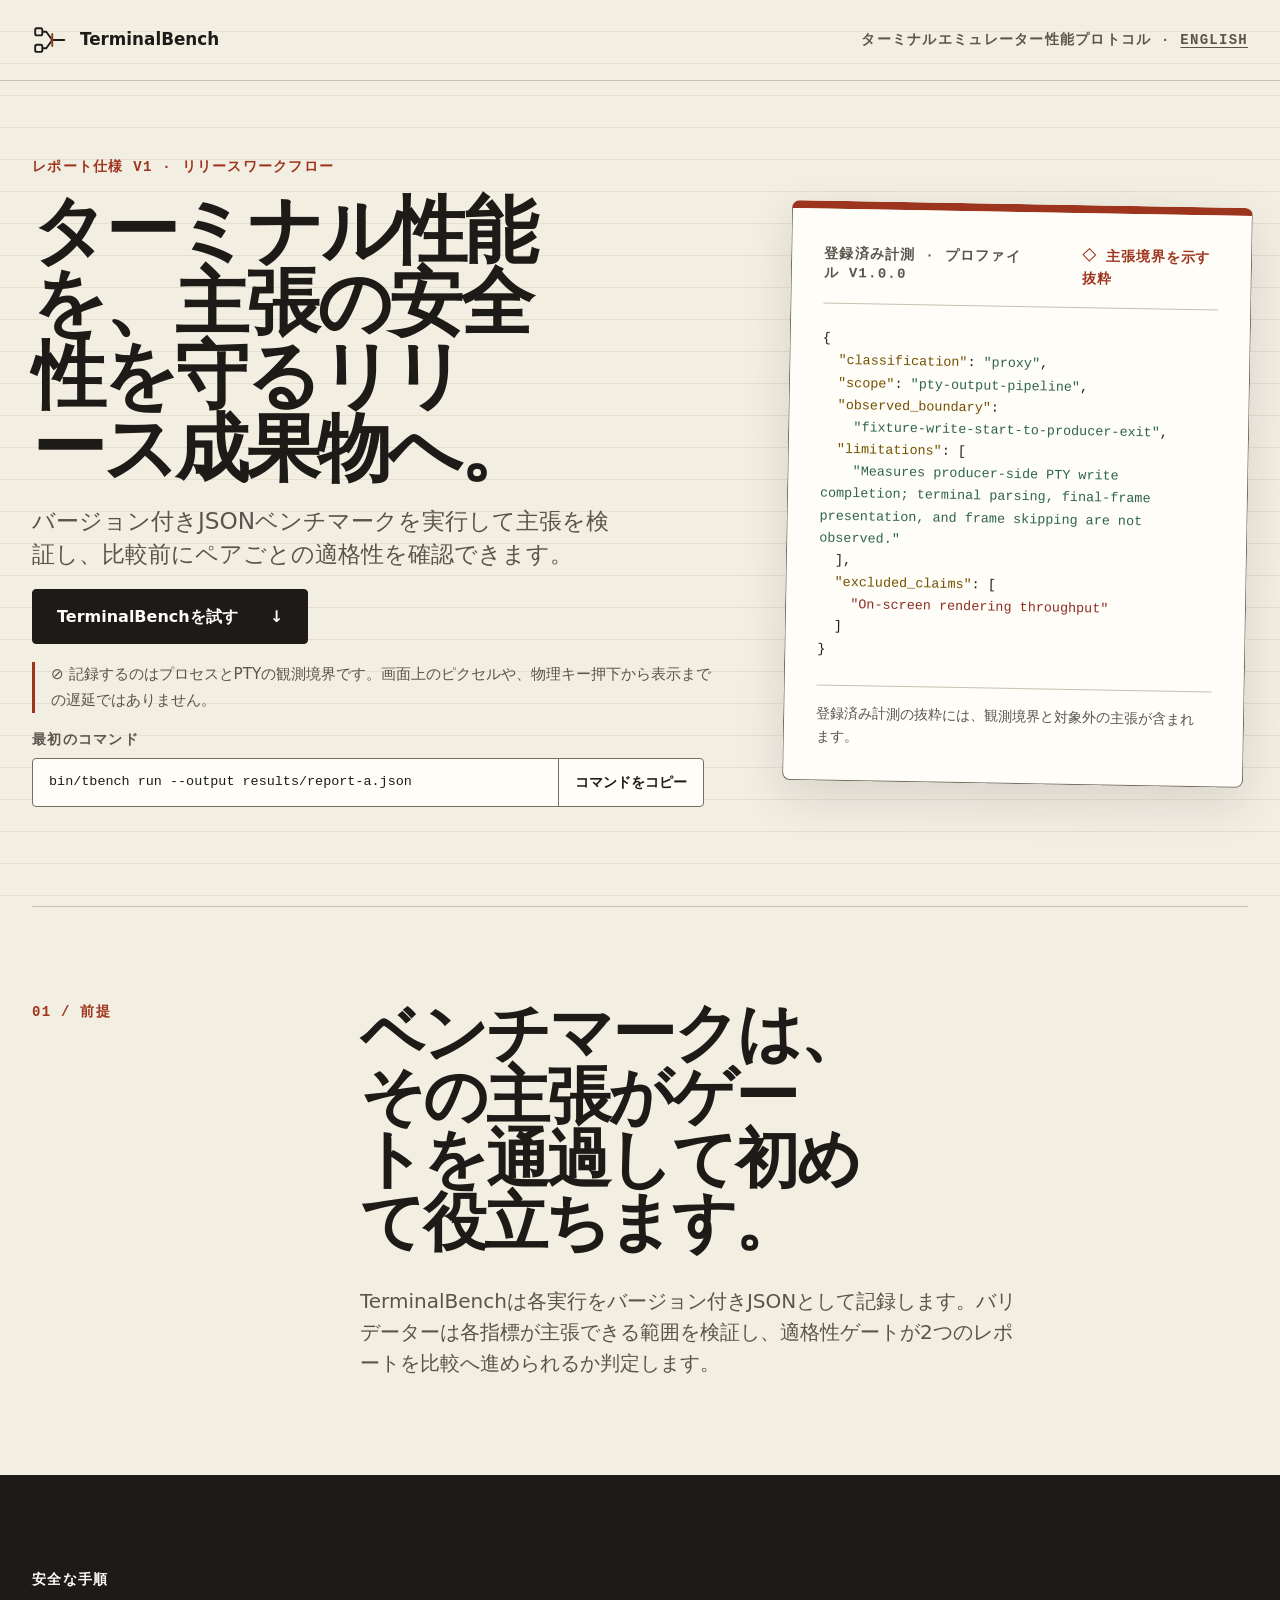
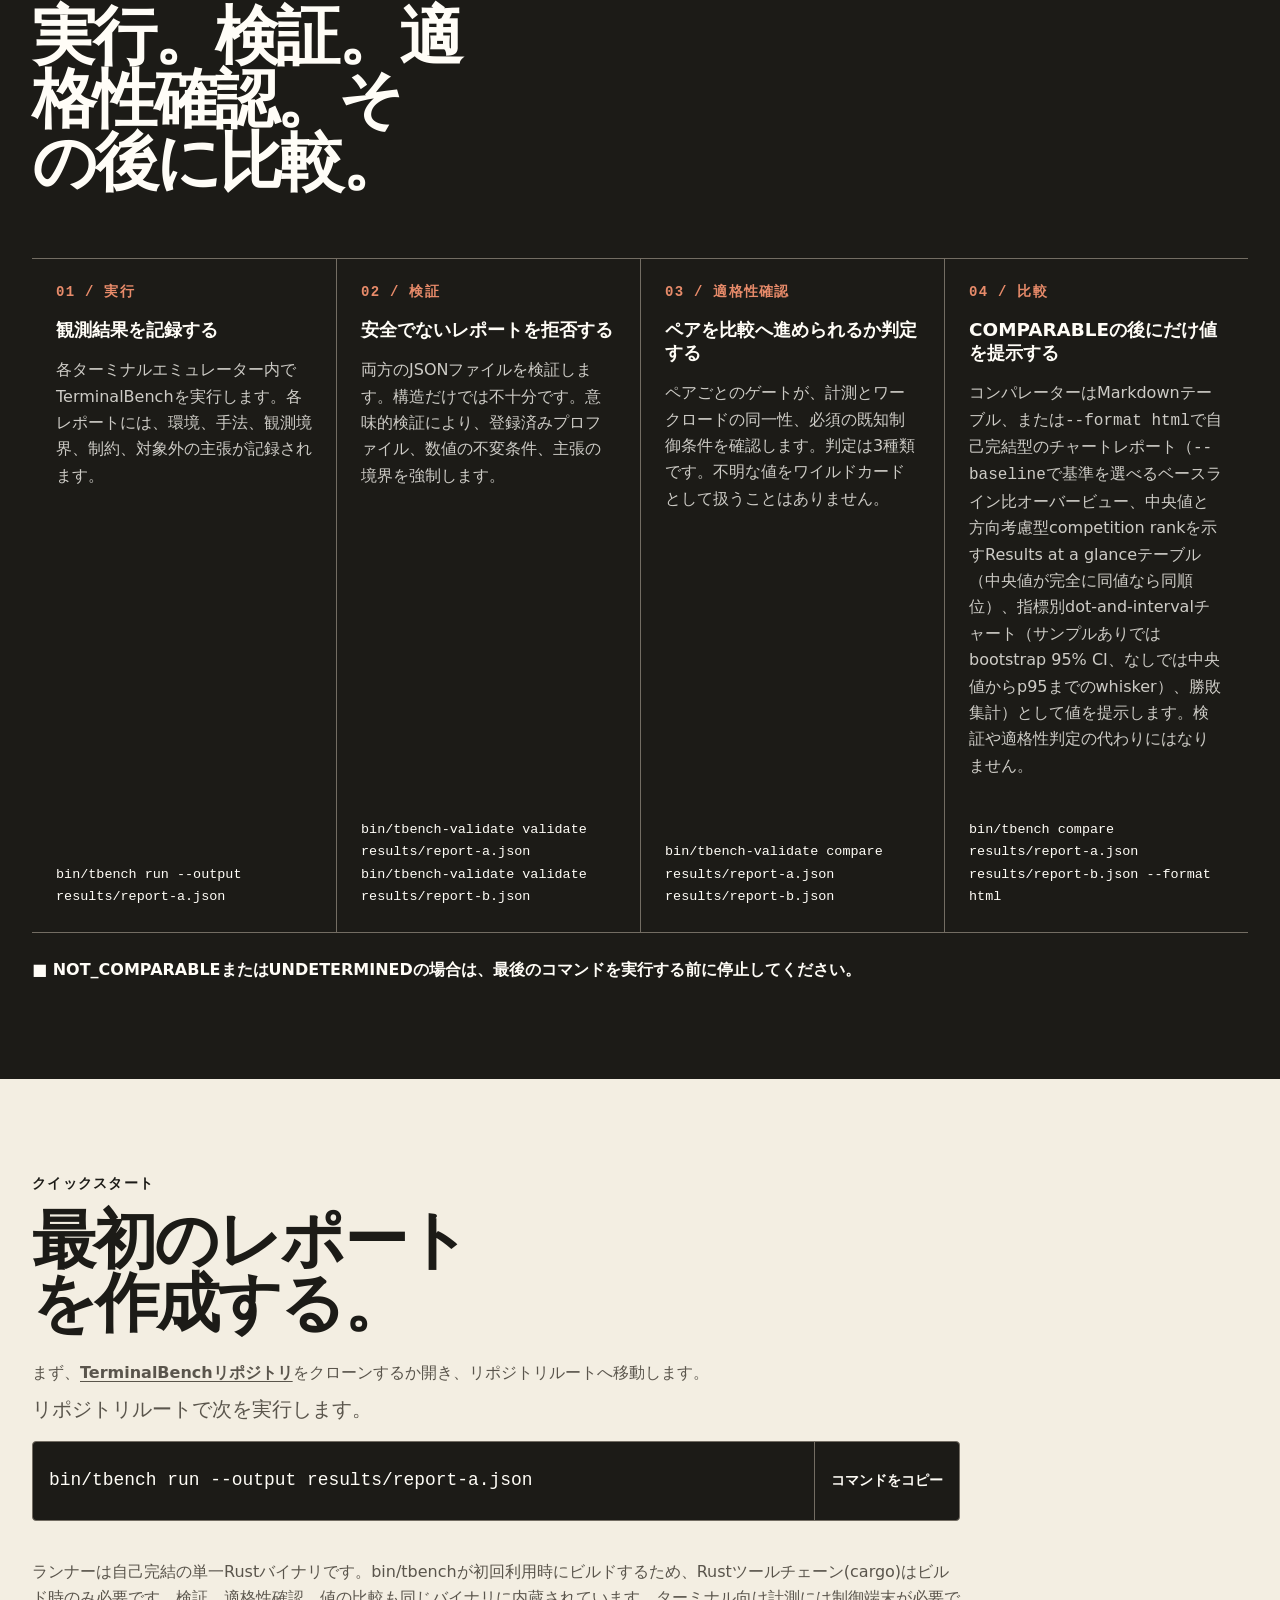
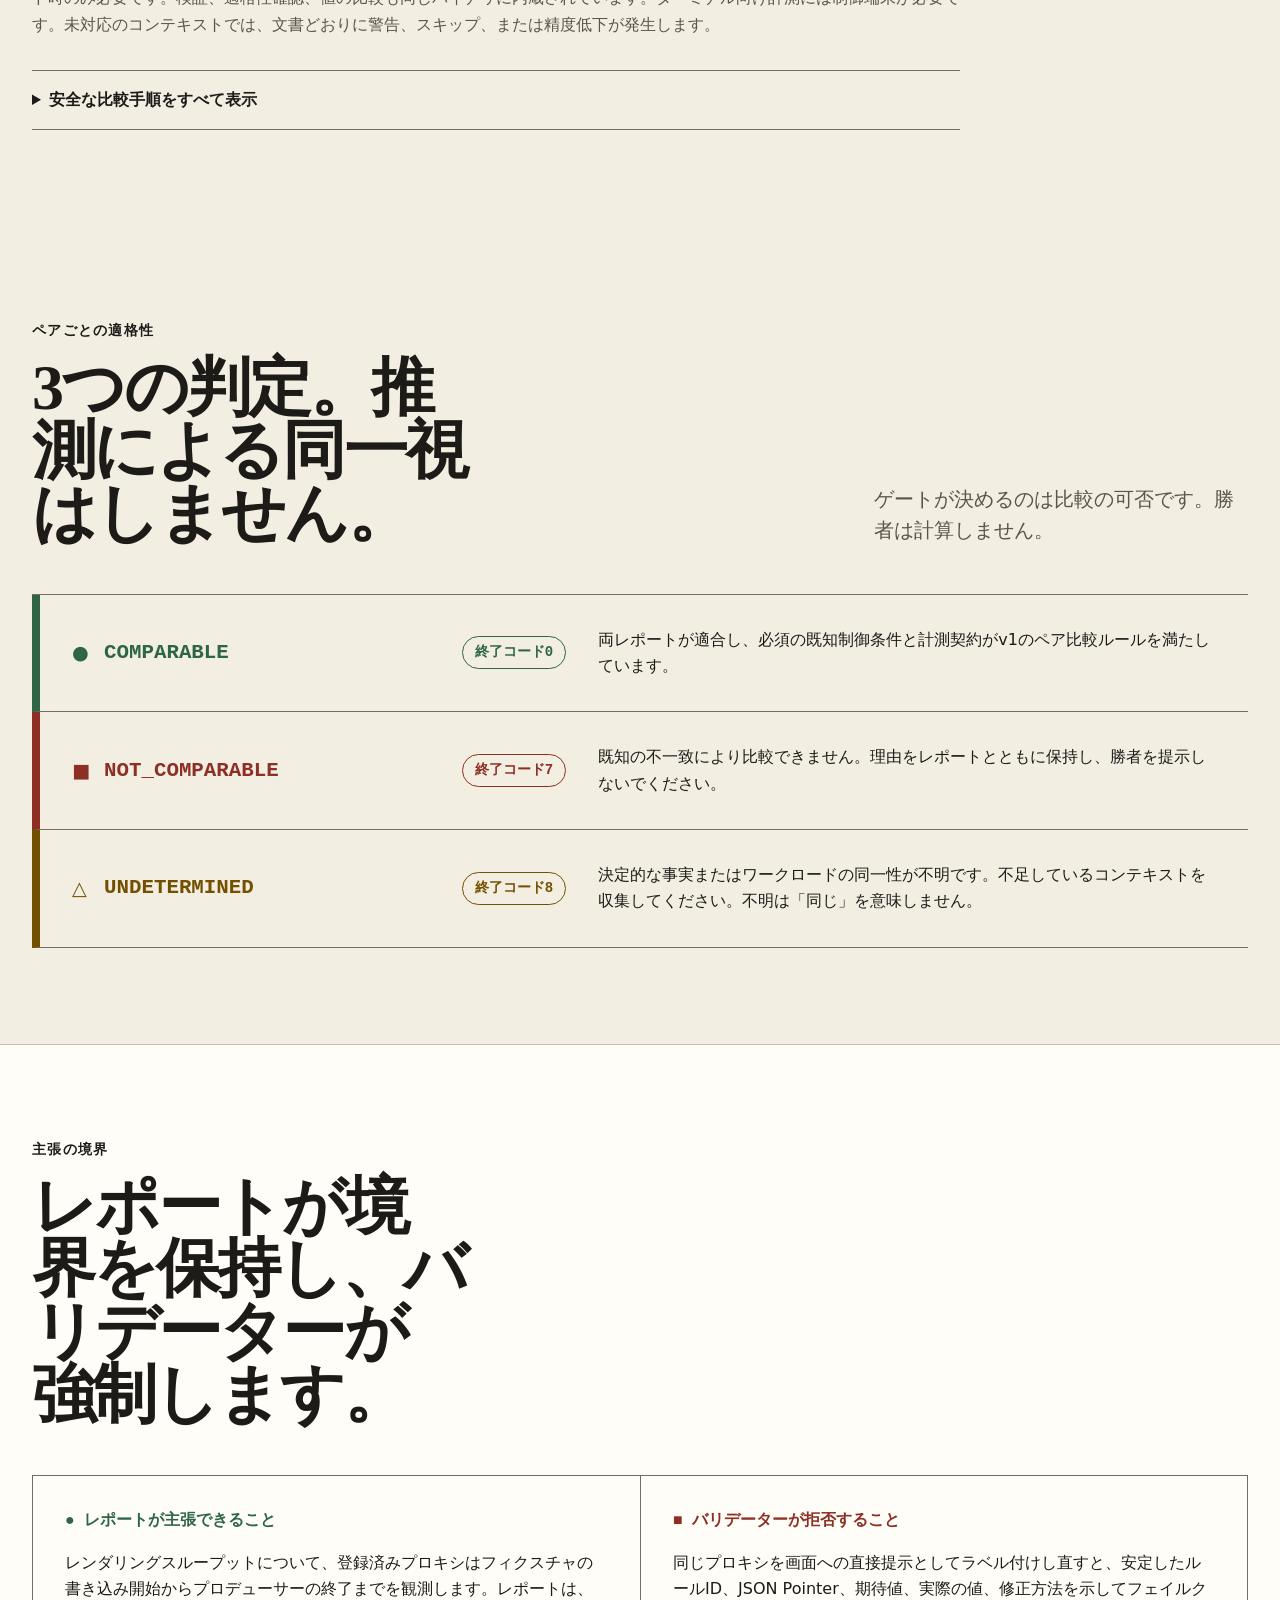
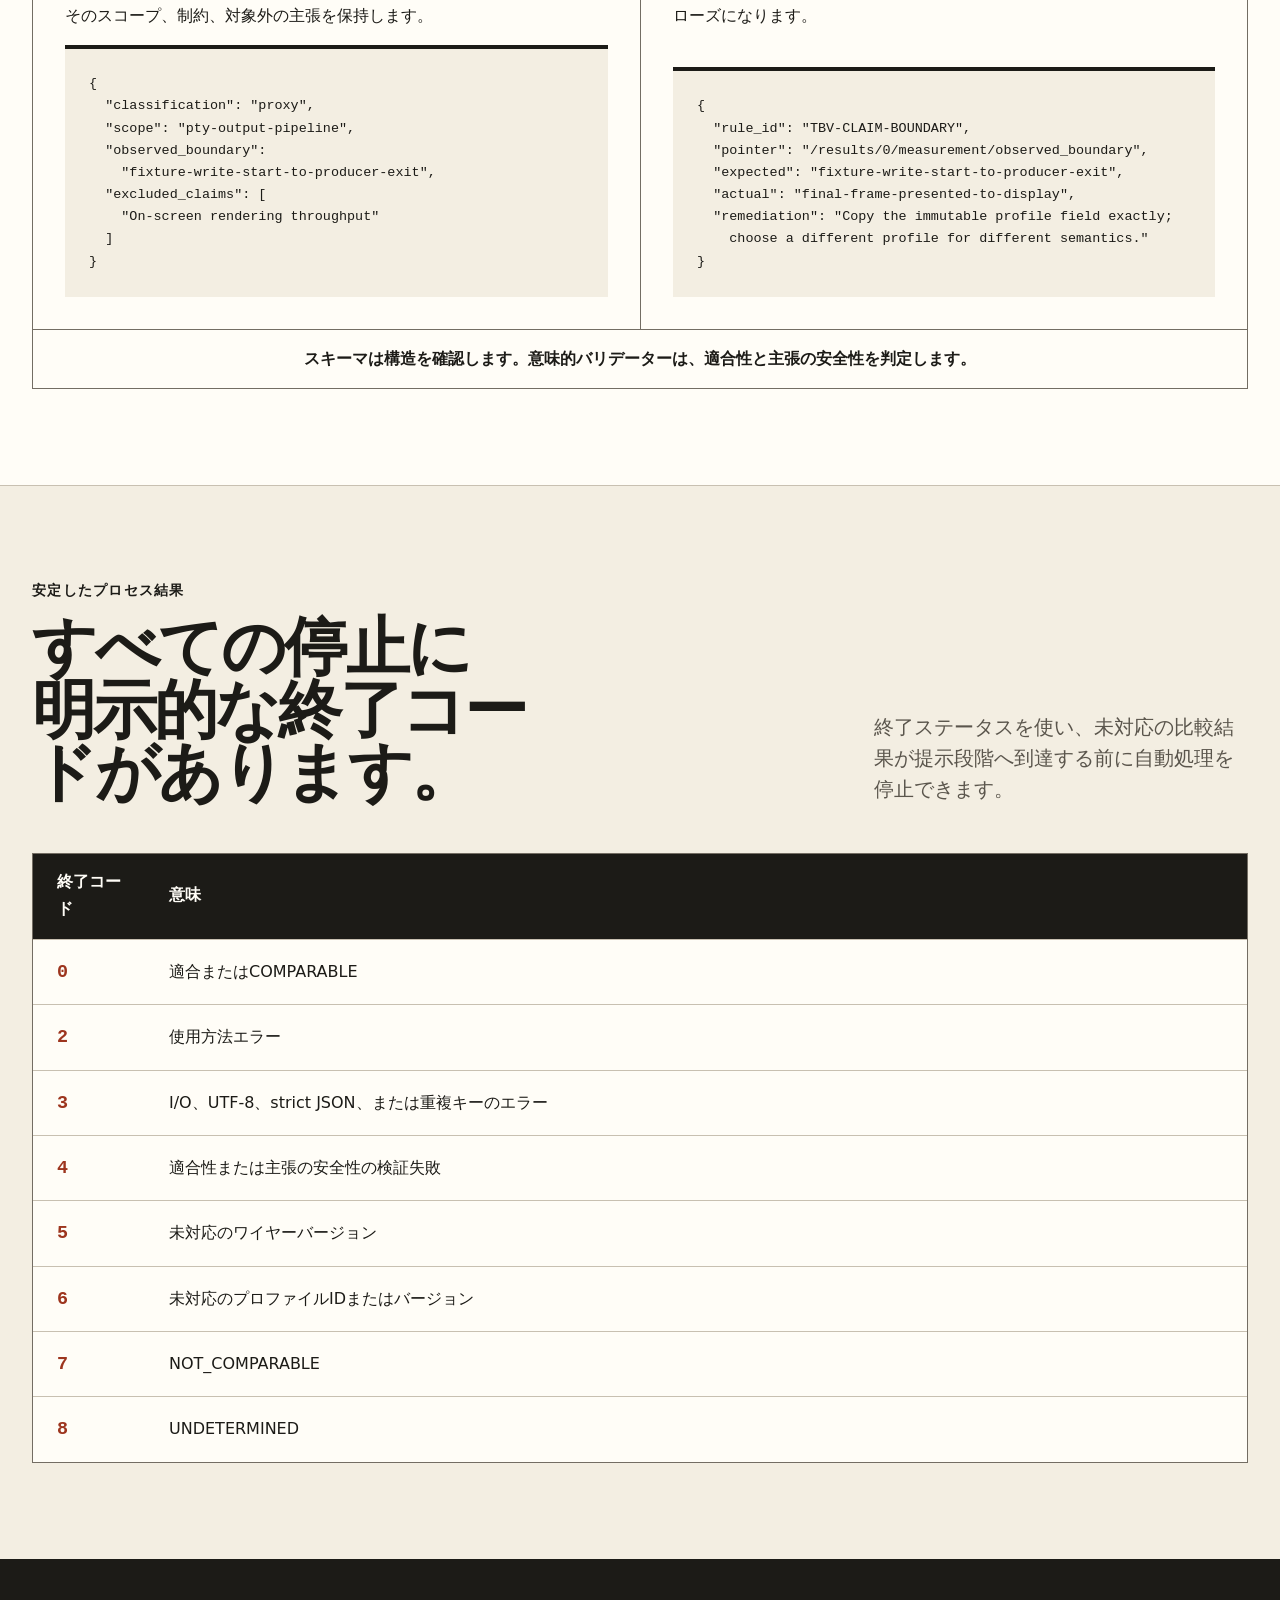
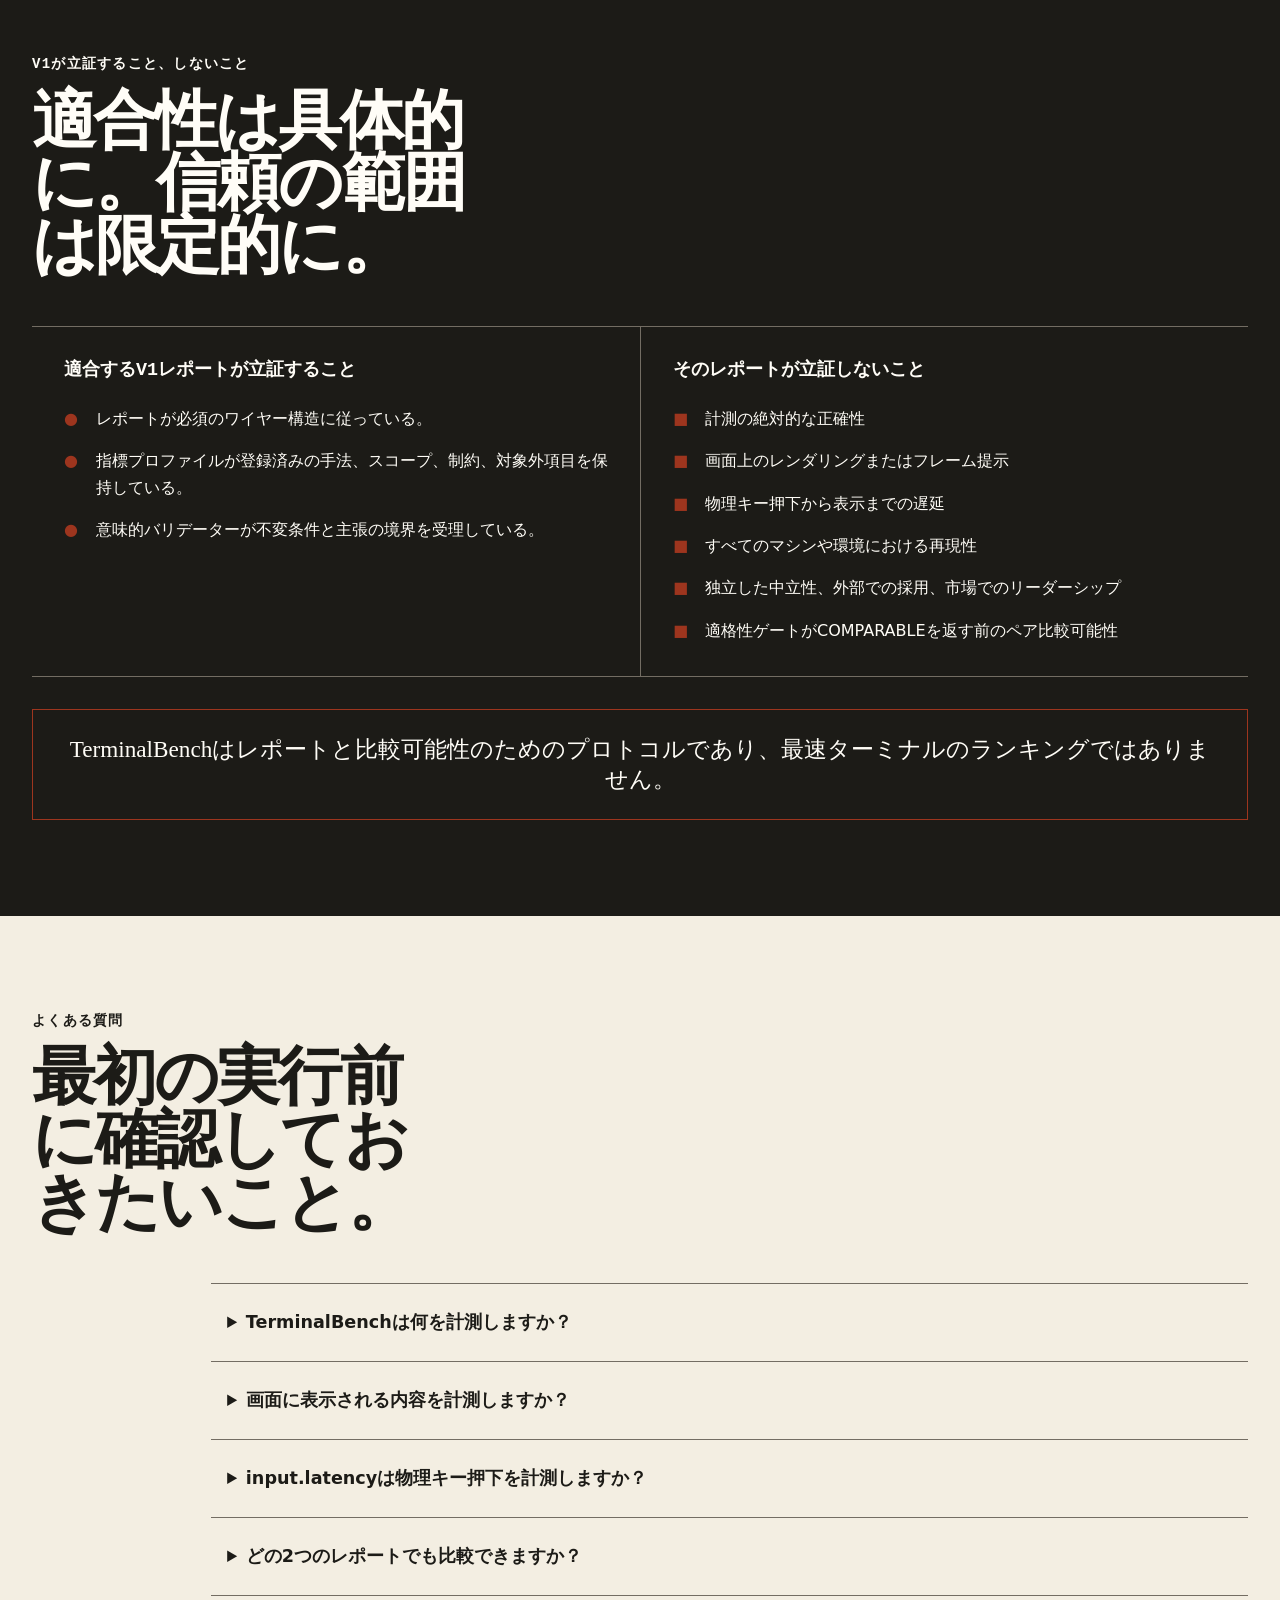
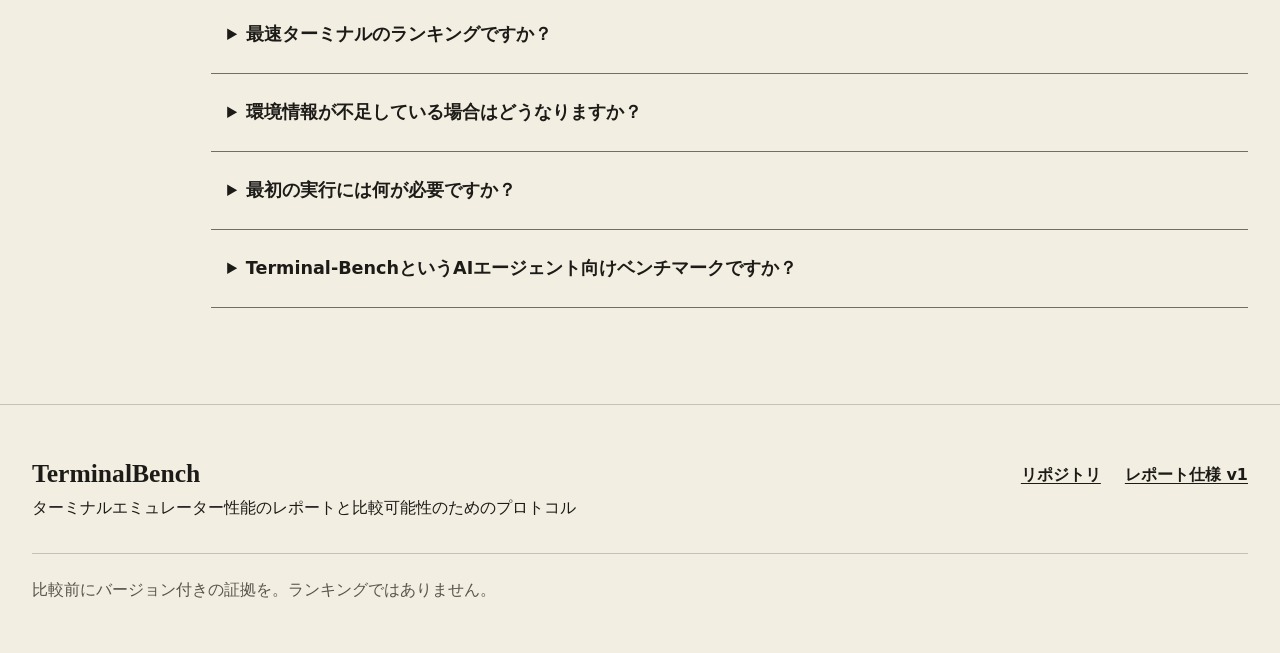
==== site/ja/index.html @ eeca3f97 "feat(site): add TerminalBench landing page" ====
<!doctype html>
<html lang="ja" dir="ltr">
  <head>
    <meta charset="utf-8">
    <meta name="viewport" content="width=device-width, initial-scale=1">
    <title>TerminalBench — 主張の安全性を守るターミナルエミュレーターベンチマーク</title>
    <meta name="description" content="TerminalBenchは、ターミナルエミュレーター性能のためのCLIとレポートプロトコルです。AIエージェントのベンチマークではありません。生成、検証、適格性確認を経てから比較します。">
    <meta name="robots" content="index,follow,max-image-preview:large">
    <meta name="theme-color" content="#f3eee2" media="(prefers-color-scheme: light)">
    <meta name="theme-color" content="#181815" media="(prefers-color-scheme: dark)">
    <link rel="canonical" href="https://simota.github.io/TerminalBench/ja/">
    <link rel="alternate" hreflang="en" href="https://simota.github.io/TerminalBench/">
    <link rel="alternate" hreflang="ja" href="https://simota.github.io/TerminalBench/ja/">
    <link rel="alternate" hreflang="x-default" href="https://simota.github.io/TerminalBench/">
    <link rel="icon" href="../favicon.svg" type="image/svg+xml">
    <link rel="stylesheet" href="../styles.css">

    <meta property="og:type" content="website">
    <meta property="og:url" content="https://simota.github.io/TerminalBench/ja/">
    <meta property="og:site_name" content="TerminalBench">
    <meta property="og:title" content="TerminalBench — 主張の安全性を守るターミナルエミュレーターベンチマーク">
    <meta property="og:description" content="ターミナルエミュレーター性能のためのCLIとレポートプロトコル。レポートを生成・検証し、ペアごとの適格性を確認してから比較します。">
    <meta property="og:image" content="https://simota.github.io/TerminalBench/og.png">
    <meta property="og:image:secure_url" content="https://simota.github.io/TerminalBench/og.png">
    <meta property="og:image:type" content="image/png">
    <meta property="og:image:width" content="1200">
    <meta property="og:image:height" content="630">
    <meta property="og:image:alt" content="TerminalBenchのターミナルエミュレーター性能プロトコル。レポートを生成・検証し、ペアごとの適格性を確認してから比較します。">
    <meta property="og:locale" content="ja_JP">
    <meta property="og:locale:alternate" content="en_US">

    <meta name="twitter:card" content="summary_large_image">
    <meta name="twitter:url" content="https://simota.github.io/TerminalBench/ja/">
    <meta name="twitter:title" content="TerminalBench — 主張の安全性を守るターミナルエミュレーターベンチマーク">
    <meta name="twitter:description" content="主張を検証し、比較前にペアごとの適格性を確認できるターミナルエミュレーター性能レポート。">
    <meta name="twitter:image" content="https://simota.github.io/TerminalBench/og.png">
    <meta name="twitter:image:alt" content="TerminalBenchのターミナルエミュレーター性能プロトコルのワークフロー。">

    <script type="application/ld+json">
      {
        "@context": "https://schema.org",
        "@type": "SoftwareApplication",
        "@id": "https://simota.github.io/TerminalBench/ja/#software",
        "name": "TerminalBench",
        "alternateName": "tbench",
        "inLanguage": "ja",
        "url": "https://simota.github.io/TerminalBench/ja/",
        "sameAs": ["https://github.com/simota/TerminalBench"],
        "applicationCategory": "DeveloperApplication",
        "applicationSubCategory": "ターミナルエミュレーター性能レポート",
        "description": "バージョン付きのターミナルエミュレーター性能レポートを生成し、主張の境界を検証し、ペアごとの適格性を確認してから、適格な結果を比較するCLIとレポートプロトコルです。",
        "disambiguatingDescription": "TerminalBenchはターミナルエミュレーターとシェルの性能レポートを評価します。Terminal-Benchという名称のAIエージェント向けベンチマークではありません。",
        "softwareRequirements": "初回ビルドにRustツールチェーン(cargo)が必要です。ランナーは自己完結の単一バイナリで、検証、適格性確認、値の比較も同じバイナリに内蔵されています。",
        "featureList": [
          "バージョン付きJSON性能レポート",
          "主張の境界に対する意味的検証",
          "ペアごとの適格性判定：COMPARABLE、NOT_COMPARABLE、UNDETERMINED",
          "ベースライン比オーバービュー、中央値と方向考慮型competition rank（中央値が完全に同値なら同順位）を示すResults at a glance、指標別dot-and-intervalチャート、勝敗集計を備えた自己完結型HTML比較レポート",
          "レポート履歴を横断する経時トレンドレポート"
        ]
      }
    </script>
    <script src="../script.js" defer></script>
  </head>
  <body>
    <a class="skip-link" href="#quickstart">クイックスタートへ移動</a>

    <header class="site-header">
      <div class="shell header-inner">
        <a class="brand" href="https://github.com/simota/TerminalBench" aria-label="TerminalBenchリポジトリ">
          <svg class="brand-mark" viewBox="0 0 48 48" aria-hidden="true">
            <rect x="4.25" y="8.25" width="9.5" height="9.5" rx="2.25"/>
            <rect x="4.25" y="30.25" width="9.5" height="9.5" rx="2.25"/>
            <path d="M15 13h4l8 11-8 11h-4M27 24h16"/>
            <path class="brand-gate" d="M27 16v16"/>
          </svg>
          <span>TerminalBench</span>
        </a>
        <p class="category"><span class="category-label">ターミナルエミュレーター性能プロトコル · </span><a href="../" hreflang="en" lang="en">English</a></p>
      </div>
    </header>

    <main>
      <section class="hero shell" data-purpose="hero" aria-labelledby="hero-title">
        <div class="hero-copy">
          <p class="eyebrow">レポート仕様 v1 · リリースワークフロー</p>
          <h1 id="hero-title">ターミナル性能を、主張の安全性を守るリリース成果物へ。</h1>
          <p class="hero-lead">バージョン付きJSONベンチマークを実行して主張を検証し、比較前にペアごとの適格性を確認できます。</p>
          <a class="cta" href="#quickstart">TerminalBenchを試す <span aria-hidden="true">↓</span></a>
          <p class="boundary-note"><span aria-hidden="true">⊘</span> 記録するのはプロセスとPTYの観測境界です。画面上のピクセルや、物理キー押下から表示までの遅延ではありません。</p>
          <div class="first-command" aria-labelledby="hero-command-label">
            <p class="code-label" id="hero-command-label">最初のコマンド</p>
            <div class="code-control">
              <pre tabindex="0" aria-labelledby="hero-command-label"><code id="hero-command">bin/tbench run --output results/report-a.json</code></pre>
              <button class="copy-button" type="button" data-copy-target="hero-command" data-status-target="hero-copy-status" data-copy-success="コマンドをコピーしました" data-copy-failure="コマンドをコピーできませんでした。選択して手動でコピーしてください。">コマンドをコピー</button>
            </div>
            <p class="copy-status" id="hero-copy-status" role="status" aria-live="polite"></p>
          </div>
        </div>

        <article class="hero-artifact" data-enter aria-labelledby="artifact-title">
          <div class="artifact-heading">
            <p class="code-label" id="artifact-title">登録済み計測 · プロファイル v1.0.0</p>
            <span class="artifact-state"><span aria-hidden="true">◇</span> 主張境界を示す抜粋</span>
          </div>
          <pre><code>{
  <span class="key">"classification"</span>: <span class="value">"proxy"</span>,
  <span class="key">"scope"</span>: <span class="value">"pty-output-pipeline"</span>,
  <span class="key">"observed_boundary"</span>:
    <span class="value">"fixture-write-start-to-producer-exit"</span>,
  <span class="key">"limitations"</span>: [
    <span class="value">"Measures producer-side PTY write completion; terminal parsing, final-frame presentation, and frame skipping are not observed."</span>
  ],
  <span class="key">"excluded_claims"</span>: [
    <span class="refusal">"On-screen rendering throughput"</span>
  ]
}</code></pre>
          <p class="artifact-caption">登録済み計測の抜粋には、観測境界と対象外の主張が含まれます。</p>
        </article>
      </section>

      <section class="premise section shell" data-purpose="workflow-introduction" aria-labelledby="premise-title">
        <p class="section-index" aria-hidden="true">01 / 前提</p>
        <div>
          <h2 id="premise-title">ベンチマークは、その主張がゲートを通過して初めて役立ちます。</h2>
          <p class="lead">TerminalBenchは各実行をバージョン付きJSONとして記録します。バリデーターは各指標が主張できる範囲を検証し、適格性ゲートが2つのレポートを比較へ進められるか判定します。</p>
        </div>
      </section>

      <section class="workflow section" data-purpose="safe-sequence" aria-labelledby="workflow-title">
        <div class="shell">
          <p class="eyebrow">安全な手順</p>
          <h2 id="workflow-title">実行。検証。適格性確認。その後に比較。</h2>
          <ol class="workflow-list">
            <li>
              <p class="step-number">01 / 実行</p>
              <h3>観測結果を記録する</h3>
              <p>各ターミナルエミュレーター内でTerminalBenchを実行します。各レポートには、環境、手法、観測境界、制約、対象外の主張が記録されます。</p>
              <pre><code>bin/tbench run --output results/report-a.json</code></pre>
            </li>
            <li>
              <p class="step-number">02 / 検証</p>
              <h3>安全でないレポートを拒否する</h3>
              <p>両方のJSONファイルを検証します。構造だけでは不十分です。意味的検証により、登録済みプロファイル、数値の不変条件、主張の境界を強制します。</p>
              <pre><code>bin/tbench-validate validate results/report-a.json
bin/tbench-validate validate results/report-b.json</code></pre>
            </li>
            <li>
              <p class="step-number">03 / 適格性確認</p>
              <h3>ペアを比較へ進められるか判定する</h3>
              <p>ペアごとのゲートが、計測とワークロードの同一性、必須の既知制御条件を確認します。判定は3種類です。不明な値をワイルドカードとして扱うことはありません。</p>
              <pre><code>bin/tbench-validate compare results/report-a.json results/report-b.json</code></pre>
            </li>
            <li>
              <p class="step-number">04 / 比較</p>
              <h3>COMPARABLEの後にだけ値を提示する</h3>
              <p>コンパレーターはMarkdownテーブル、または<code>--format html</code>で自己完結型のチャートレポート（<code>--baseline</code>で基準を選べるベースライン比オーバービュー、中央値と方向考慮型competition rankを示すResults at a glanceテーブル（中央値が完全に同値なら同順位）、指標別dot-and-intervalチャート（サンプルありではbootstrap 95% CI、なしでは中央値からp95までのwhisker）、勝敗集計）として値を提示します。検証や適格性判定の代わりにはなりません。</p>
              <pre><code>bin/tbench compare results/report-a.json results/report-b.json --format html</code></pre>
            </li>
          </ol>
          <p class="sequence-stop"><span aria-hidden="true">■</span> NOT_COMPARABLEまたはUNDETERMINEDの場合は、最後のコマンドを実行する前に停止してください。</p>
        </div>
      </section>

      <section class="quickstart section shell" id="quickstart" tabindex="-1" data-purpose="quickstart" aria-labelledby="quickstart-heading">
        <p class="eyebrow">クイックスタート</p>
        <h2 id="quickstart-heading" tabindex="-1">最初のレポートを作成する。</h2>
        <p class="setup-note">まず、<a href="https://github.com/simota/TerminalBench">TerminalBenchリポジトリ</a>をクローンするか開き、リポジトリルートへ移動します。</p>
        <p class="lead" id="quick-command-label">リポジトリルートで次を実行します。</p>
        <div class="quick-command code-control" aria-labelledby="quick-command-label">
          <pre tabindex="0" aria-labelledby="quick-command-label"><code id="quick-command">bin/tbench run --output results/report-a.json</code></pre>
          <button class="copy-button copy-button-inverse" type="button" data-copy-target="quick-command" data-status-target="quick-copy-status" data-copy-success="コマンドをコピーしました" data-copy-failure="コマンドをコピーできませんでした。選択して手動でコピーしてください。">コマンドをコピー</button>
        </div>
        <p class="copy-status" id="quick-copy-status" role="status" aria-live="polite"></p>
        <p class="prerequisite">ランナーは自己完結の単一Rustバイナリです。bin/tbenchが初回利用時にビルドするため、Rustツールチェーン(cargo)はビルド時のみ必要です。検証、適格性確認、値の比較も同じバイナリに内蔵されています。ターミナル向け計測には制御端末が必要です。未対応のコンテキストでは、文書どおりに警告、スキップ、または精度低下が発生します。</p>
        <details class="safe-sequence">
          <summary id="safe-sequence-label">安全な比較手順をすべて表示</summary>
          <pre tabindex="0" aria-labelledby="safe-sequence-label"><code>set -e

# Run once inside each terminal emulator.
bin/tbench run --output results/report-a.json &amp;&amp;
bin/tbench run --output results/report-b.json &amp;&amp;

# Validate both reports, then require COMPARABLE.
bin/tbench-validate validate results/report-a.json &amp;&amp;
bin/tbench-validate validate results/report-b.json &amp;&amp;
bin/tbench-validate compare results/report-a.json results/report-b.json &amp;&amp;

# Present values only after the gate exits 0.
bin/tbench compare results/report-a.json results/report-b.json</code></pre>
          <p>NOT_COMPARABLE（終了コード7）またはUNDETERMINED（終了コード8）で停止します。</p>
        </details>
      </section>

      <section class="eligibility section shell" data-purpose="eligibility-proof" aria-labelledby="eligibility-title">
        <div class="section-heading">
          <div>
            <p class="eyebrow">ペアごとの適格性</p>
            <h2 id="eligibility-title">3つの判定。推測による同一視はしません。</h2>
          </div>
          <p class="lead">ゲートが決めるのは比較の可否です。勝者は計算しません。</p>
        </div>
        <div class="verdicts">
          <article class="verdict verdict-comparable">
            <div class="verdict-header"><span class="verdict-glyph" aria-hidden="true">●</span><h3>COMPARABLE</h3><span>終了コード0</span></div>
            <p>両レポートが適合し、必須の既知制御条件と計測契約がv1のペア比較ルールを満たしています。</p>
          </article>
          <article class="verdict verdict-not-comparable">
            <div class="verdict-header"><span class="verdict-glyph" aria-hidden="true">■</span><h3>NOT_COMPARABLE</h3><span>終了コード7</span></div>
            <p>既知の不一致により比較できません。理由をレポートとともに保持し、勝者を提示しないでください。</p>
          </article>
          <article class="verdict verdict-undetermined">
            <div class="verdict-header"><span class="verdict-glyph" aria-hidden="true">△</span><h3>UNDETERMINED</h3><span>終了コード8</span></div>
            <p>決定的な事実またはワークロードの同一性が不明です。不足しているコンテキストを収集してください。不明は「同じ」を意味しません。</p>
          </article>
        </div>
      </section>

      <section class="claim-proof section" data-purpose="claim-boundary-proof" aria-labelledby="claim-title">
        <div class="shell">
          <p class="eyebrow">主張の境界</p>
          <h2 id="claim-title">レポートが境界を保持し、バリデーターが強制します。</h2>
          <div class="claim-columns">
            <article>
              <p class="claim-label claim-allowed"><span aria-hidden="true">●</span> レポートが主張できること</p>
              <p>レンダリングスループットについて、登録済みプロキシはフィクスチャの書き込み開始からプロデューサーの終了までを観測します。レポートは、そのスコープ、制約、対象外の主張を保持します。</p>
              <pre><code>{
  "classification": "proxy",
  "scope": "pty-output-pipeline",
  "observed_boundary":
    "fixture-write-start-to-producer-exit",
  "excluded_claims": [
    "On-screen rendering throughput"
  ]
}</code></pre>
            </article>
            <article>
              <p class="claim-label claim-refused"><span aria-hidden="true">■</span> バリデーターが拒否すること</p>
              <p>同じプロキシを画面への直接提示としてラベル付けし直すと、安定したルールID、JSON Pointer、期待値、実際の値、修正方法を示してフェイルクローズになります。</p>
              <pre><code>{
  "rule_id": "TBV-CLAIM-BOUNDARY",
  "pointer": "/results/0/measurement/observed_boundary",
  "expected": "fixture-write-start-to-producer-exit",
  "actual": "final-frame-presented-to-display",
  "remediation": "Copy the immutable profile field exactly;
    choose a different profile for different semantics."
}</code></pre>
            </article>
          </div>
          <p class="contrast-caption">スキーマは構造を確認します。意味的バリデーターは、適合性と主張の安全性を判定します。</p>
        </div>
      </section>

      <section class="exits section shell" data-purpose="exit-code-reference" aria-labelledby="exits-title">
        <div class="section-heading">
          <div>
            <p class="eyebrow">安定したプロセス結果</p>
            <h2 id="exits-title">すべての停止に明示的な終了コードがあります。</h2>
          </div>
          <p class="lead">終了ステータスを使い、未対応の比較結果が提示段階へ到達する前に自動処理を停止できます。</p>
        </div>
        <div class="table-wrap" tabindex="0" role="region" aria-label="TerminalBenchの終了コード">
          <table>
            <thead><tr><th scope="col">終了コード</th><th scope="col">意味</th></tr></thead>
            <tbody>
              <tr><th scope="row"><code>0</code></th><td>適合またはCOMPARABLE</td></tr>
              <tr><th scope="row"><code>2</code></th><td>使用方法エラー</td></tr>
              <tr><th scope="row"><code>3</code></th><td>I/O、UTF-8、strict JSON、または重複キーのエラー</td></tr>
              <tr><th scope="row"><code>4</code></th><td>適合性または主張の安全性の検証失敗</td></tr>
              <tr><th scope="row"><code>5</code></th><td>未対応のワイヤーバージョン</td></tr>
              <tr><th scope="row"><code>6</code></th><td>未対応のプロファイルIDまたはバージョン</td></tr>
              <tr><th scope="row"><code>7</code></th><td>NOT_COMPARABLE</td></tr>
              <tr><th scope="row"><code>8</code></th><td>UNDETERMINED</td></tr>
            </tbody>
          </table>
        </div>
      </section>

      <section class="boundaries section" data-purpose="trust-boundaries" aria-labelledby="boundaries-title">
        <div class="shell">
          <p class="eyebrow">v1が立証すること、しないこと</p>
          <h2 id="boundaries-title">適合性は具体的に。信頼の範囲は限定的に。</h2>
          <div class="boundary-columns">
            <article>
              <h3>適合するv1レポートが立証すること</h3>
              <ul class="evidence-list evidence-established">
                <li>レポートが必須のワイヤー構造に従っている。</li>
                <li>指標プロファイルが登録済みの手法、スコープ、制約、対象外項目を保持している。</li>
                <li>意味的バリデーターが不変条件と主張の境界を受理している。</li>
              </ul>
            </article>
            <article>
              <h3>そのレポートが立証しないこと</h3>
              <ul class="evidence-list evidence-not-established">
                <li>計測の絶対的な正確性</li>
                <li>画面上のレンダリングまたはフレーム提示</li>
                <li>物理キー押下から表示までの遅延</li>
                <li>すべてのマシンや環境における再現性</li>
                <li>独立した中立性、外部での採用、市場でのリーダーシップ</li>
                <li>適格性ゲートがCOMPARABLEを返す前のペア比較可能性</li>
              </ul>
            </article>
          </div>
          <p class="leaderboard-note">TerminalBenchはレポートと比較可能性のためのプロトコルであり、最速ターミナルのランキングではありません。</p>
        </div>
      </section>

      <section class="faq section shell" data-purpose="faq" aria-labelledby="faq-title">
        <p class="eyebrow">よくある質問</p>
        <h2 id="faq-title">最初の実行前に確認しておきたいこと。</h2>
        <div class="faq-list">
          <details><summary>TerminalBenchは何を計測しますか？</summary><p>シェルプロセスの時間と、PTY出力、合成PTYエコー、プロセスリソースに対するターミナルエミュレーターのプロキシまたはサンプリング観測を記録します。v1の各指標には、手法、スコープ、観測境界、制約、対象外の主張が記載されます。</p></details>
          <details><summary>画面に表示される内容を計測しますか？</summary><p>いいえ。プロデューサー側のPTY完了では、ターミナル解析、最終フレーム提示、ピクセル、フレームスキップを観測しません。renderとscrollのプロファイルは画面上の主張を対象外とします。</p></details>
          <details><summary>input.latencyは物理キー押下を計測しますか？</summary><p>いいえ。合成PTYエコーの往復を計測します。キーボード、GUIイベントルーティング、レンダリング、ディスプレイ提示、物理キー押下から表示までの遅延は対象外です。</p></details>
          <details><summary>どの2つのレポートでも比較できますか？</summary><p>いいえ。両方のレポートを検証してから、ペアごとの適格性ゲートを実行してください。COMPARABLEが返された後にだけ値を比較します。既知の不一致はNOT_COMPARABLE、決定的なコンテキストの不足はUNDETERMINEDを返します。</p></details>
          <details><summary>最速ターミナルのランキングですか？</summary><p>いいえ。このプロトコルは範囲を限定した観測を記録し、ペアごとの適格性を判定します。ランキングを運用したり、普遍的な勝者を認定したりはしません。</p></details>
          <details><summary>環境情報が不足している場合はどうなりますか？</summary><p>レポートは必須の事実を既知または不明として記録します。既知の不一致がすでにペアを拒否しておらず、決定的な事実が不明なままの場合、適格性はUNDETERMINEDです。プラットフォームから検出できない場合、CIから文書化された安定制御条件を提供できます。</p></details>
          <details><summary>最初の実行には何が必要ですか？</summary><p>初回のみRustツールチェーン(cargo)で単一の自己完結バイナリをビルドします。以降のランタイム依存はありません。ターミナル向けシナリオには制御端末、input latencyには利用可能なPTYが必要です。</p></details>
          <details><summary>Terminal-BenchというAIエージェント向けベンチマークですか？</summary><p>いいえ。このプロジェクトは、ターミナルエミュレーター性能のレポートと比較可能性のためのプロトコルです。</p></details>
        </div>
      </section>
    </main>

    <footer class="site-footer">
      <div class="shell footer-inner">
        <div>
          <p class="footer-brand">TerminalBench</p>
          <p>ターミナルエミュレーター性能のレポートと比較可能性のためのプロトコル</p>
        </div>
        <nav aria-label="プロジェクト資料">
          <a href="https://github.com/simota/TerminalBench">リポジトリ</a>
          <a href="https://github.com/simota/TerminalBench/blob/main/docs/reporting-spec-v1.md">レポート仕様 v1</a>
        </nav>
        <p class="footer-boundary">比較前にバージョン付きの証拠を。ランキングではありません。</p>
      </div>
    </footer>
  </body>
</html>
---- site/styles.css ----
@layer reset, tokens, base, components, utilities;

@layer reset {
  *, *::before, *::after { box-sizing: border-box; }
  html { scroll-behavior: smooth; scroll-padding-block-start: 2rem; }
  body, h1, h2, h3, p, pre, ul, ol { margin: 0; }
  ul, ol { padding: 0; }
  button, summary { font: inherit; }
  img, svg { display: block; max-inline-size: 100%; }
}

@layer tokens {
  :root {
    color-scheme: light dark;
    --ref-color-paper: #f3eee2;
    --ref-color-paper-bright: #fffdf7;
    --ref-color-charcoal: #1c1b17;
    --ref-color-charcoal-soft: #5a554c;
    --ref-color-burnt: #9d351f;
    --ref-color-burnt-strong: #7f2b1b;
    --ref-color-burnt-on-inverse: #e88b6a;
    --ref-color-rule: #c8c0b1;
    --ref-color-rule-strong: #736d63;
    --ref-color-success: #2f6547;
    --ref-color-warning: #735000;
    --ref-color-danger: #8d2f24;

    --color-bg-canvas: var(--ref-color-paper);
    --color-surface-primary: var(--ref-color-paper-bright);
    --color-surface-inverse: var(--ref-color-charcoal);
    --color-text-primary: var(--ref-color-charcoal);
    --color-text-muted: var(--ref-color-charcoal-soft);
    --color-text-on-inverse: var(--ref-color-paper-bright);
    --color-text-on-action: var(--ref-color-paper-bright);
    --color-action-primary: var(--ref-color-charcoal);
    --color-action-hover: var(--ref-color-burnt);
    --color-focus-ring: var(--ref-color-burnt);
    --color-focus-on-inverse: var(--color-text-on-inverse);
    --color-accent-on-inverse: var(--ref-color-burnt-on-inverse);
    --color-border-subtle: var(--ref-color-rule);
    --color-border-strong: var(--ref-color-rule-strong);
    --color-feedback-comparable: var(--ref-color-success);
    --color-feedback-undetermined: var(--ref-color-warning);
    --color-feedback-not-comparable: var(--ref-color-danger);

    --font-body: system-ui, -apple-system, BlinkMacSystemFont, "Segoe UI", sans-serif;
    --font-display: ui-serif, Georgia, Cambria, "Times New Roman", Times, serif;
    --font-mono: ui-monospace, "SFMono-Regular", Consolas, "Liberation Mono", monospace;
    --text-sm: 0.875rem;
    --text-base: 1rem;
    --text-lg: 1.25rem;
    --text-display-md: clamp(2.25rem, 5vw, 4.5rem);
    --text-display-lg: clamp(2.75rem, 5.8vw, 4.75rem);

    --space-1: 0.25rem;
    --space-2: 0.5rem;
    --space-4: 1rem;
    --space-6: 1.5rem;
    --space-8: 2rem;
    --space-12: 3rem;
    --space-16: 4rem;
    --space-24: 6rem;
    --radius-control: 0.25rem;
    --radius-surface: 0.5rem;
    --radius-pill: 999px;
    --shadow-surface: 0 16px 48px rgb(28 27 23 / 0.12);
    --size-control-min: 2.75rem;
    --focus-width: 3px;
    --focus-offset: 3px;
    --duration-feedback: 150ms;
    --duration-hero: 400ms;
    --ease-respond: cubic-bezier(0, 0, 0.2, 1);
    --ease-state: cubic-bezier(0.4, 0, 0.2, 1);
    --shell: 76rem;
  }

  @supports (color: oklch(0.5 0.1 30)) {
    :root {
      --ref-color-paper: oklch(0.95 0.017 88);
      --ref-color-paper-bright: oklch(0.994 0.008 92);
      --ref-color-charcoal: oklch(0.222 0.008 95);
      --ref-color-charcoal-soft: oklch(0.451 0.016 82);
      --ref-color-burnt: oklch(0.477 0.143 34);
      --ref-color-burnt-strong: oklch(0.412 0.12 33);
      --ref-color-burnt-on-inverse: oklch(0.728 0.123 40);
      --ref-color-rule: oklch(0.81 0.023 83);
      --ref-color-rule-strong: oklch(0.537 0.017 81);
      --ref-color-success: oklch(0.461 0.076 157);
      --ref-color-warning: oklch(0.457 0.095 80);
      --ref-color-danger: oklch(0.443 0.13 30);
    }
  }

  @media (prefers-color-scheme: dark) {
    :root:not([data-theme="light"]) {
      --ref-color-paper: #181815;
      --ref-color-paper-bright: #24231f;
      --ref-color-charcoal: #f5f0e6;
      --ref-color-charcoal-soft: #c5beb0;
      --ref-color-burnt: #e88b6a;
      --ref-color-burnt-strong: #f1a08e;
      --ref-color-rule: #514d45;
      --ref-color-rule-strong: #7e776c;
      --ref-color-success: #92d3a6;
      --ref-color-warning: #f0c978;
      --ref-color-danger: #f1a08e;
      --color-surface-inverse: var(--ref-color-paper-bright);
      --color-text-on-inverse: var(--ref-color-charcoal);
      --color-text-on-action: var(--ref-color-paper);
      --color-action-primary: var(--ref-color-burnt);
      --color-action-hover: var(--ref-color-burnt-strong);
    }
  }

  :root[data-theme="dark"] {
    color-scheme: dark;
    --ref-color-paper: #181815;
    --ref-color-paper-bright: #24231f;
    --ref-color-charcoal: #f5f0e6;
    --ref-color-charcoal-soft: #c5beb0;
    --ref-color-burnt: #e88b6a;
    --ref-color-burnt-strong: #f1a08e;
    --ref-color-rule: #514d45;
    --ref-color-rule-strong: #7e776c;
    --ref-color-success: #92d3a6;
    --ref-color-warning: #f0c978;
    --ref-color-danger: #f1a08e;
    --color-surface-inverse: var(--ref-color-paper-bright);
    --color-text-on-inverse: var(--ref-color-charcoal);
    --color-text-on-action: var(--ref-color-paper);
    --color-action-primary: var(--ref-color-burnt);
    --color-action-hover: var(--ref-color-burnt-strong);
  }

  :root[data-theme="light"] { color-scheme: light; }

  @supports (color: oklch(0.5 0.1 30)) {
    @media (prefers-color-scheme: dark) {
      :root:not([data-theme="light"]) {
        --ref-color-paper: oklch(0.208 0.006 107);
        --ref-color-paper-bright: oklch(0.256 0.007 95);
        --ref-color-charcoal: oklch(0.956 0.014 85);
        --ref-color-charcoal-soft: oklch(0.803 0.021 85);
        --ref-color-burnt: oklch(0.728 0.123 40);
        --ref-color-burnt-strong: oklch(0.781 0.101 33);
        --ref-color-rule: oklch(0.422 0.014 85);
        --ref-color-rule-strong: oklch(0.572 0.019 79);
        --ref-color-success: oklch(0.811 0.092 154);
        --ref-color-warning: oklch(0.853 0.109 84);
        --ref-color-danger: oklch(0.781 0.101 33);
      }
    }

    :root[data-theme="dark"] {
      --ref-color-paper: oklch(0.208 0.006 107);
      --ref-color-paper-bright: oklch(0.256 0.007 95);
      --ref-color-charcoal: oklch(0.956 0.014 85);
      --ref-color-charcoal-soft: oklch(0.803 0.021 85);
      --ref-color-burnt: oklch(0.728 0.123 40);
      --ref-color-burnt-strong: oklch(0.781 0.101 33);
      --ref-color-rule: oklch(0.422 0.014 85);
      --ref-color-rule-strong: oklch(0.572 0.019 79);
      --ref-color-success: oklch(0.811 0.092 154);
      --ref-color-warning: oklch(0.853 0.109 84);
      --ref-color-danger: oklch(0.781 0.101 33);
    }
  }
}

@layer base {
  body {
    min-inline-size: 20rem;
    background-color: var(--color-bg-canvas);
    color: var(--color-text-primary);
    font-family: var(--font-body);
    font-size: var(--text-base);
    line-height: 1.65;
    text-rendering: optimizeLegibility;
  }

  body::before {
    position: fixed;
    z-index: -1;
    inset: 0;
    background-image: repeating-linear-gradient(to bottom, transparent 0 31px, color-mix(in srgb, var(--color-border-subtle) 32%, transparent) 31px 32px);
    content: "";
    pointer-events: none;
  }

  h1, h2 {
    font-family: var(--font-display);
    font-weight: 600;
    letter-spacing: -0.045em;
    line-height: 0.98;
    text-wrap: balance;
  }

  h1 { max-inline-size: 14ch; font-size: var(--text-display-lg); }
  h2 { max-inline-size: 17ch; font-size: var(--text-display-md); }
  h3 { font-size: 1.15rem; line-height: 1.25; }
  p { text-wrap: pretty; }
  a { color: inherit; text-underline-offset: 0.2em; }
  button { color: inherit; }

  pre {
    overflow-x: auto;
    max-inline-size: 100%;
    font-family: var(--font-mono);
    font-size: 0.84rem;
    line-height: 1.65;
    tab-size: 2;
  }

  code { font-family: var(--font-mono); }

  :where(a, button, summary, [tabindex]:not([tabindex="-1"])):focus-visible {
    outline: var(--focus-width) solid var(--color-focus-ring);
    outline-offset: var(--focus-offset);
  }

  ::selection {
    background: var(--color-action-hover);
    color: var(--color-text-on-action);
  }
}

@layer components {
  .shell { inline-size: min(calc(100% - 2rem), var(--shell)); margin-inline: auto; }
  .section { padding-block: var(--space-24); }
  .lead { max-inline-size: 42rem; color: var(--color-text-muted); font-size: var(--text-lg); line-height: 1.55; }
  .eyebrow, .code-label, .section-index, .step-number, .category {
    font-family: var(--font-mono);
    font-size: var(--text-sm);
    font-weight: 700;
    letter-spacing: 0.09em;
    line-height: 1.35;
    text-transform: uppercase;
  }

  .skip-link {
    position: fixed;
    z-index: 20;
    inset-block-start: var(--space-4);
    inset-inline-start: var(--space-4);
    min-block-size: var(--size-control-min);
    padding: 0.65rem var(--space-4);
    translate: 0 -200%;
    background: var(--color-action-primary);
    color: var(--color-text-on-action);
    font-weight: 750;
  }
  .skip-link:focus { translate: 0; }

  .site-header { border-block-end: 1px solid var(--color-border-subtle); }
  .header-inner { display: flex; align-items: center; justify-content: space-between; min-block-size: 5rem; gap: var(--space-6); }
  .brand { display: inline-flex; align-items: center; min-block-size: var(--size-control-min); gap: 0.75rem; font-size: 1.05rem; font-weight: 800; text-decoration: none; }
  .brand-mark { inline-size: 2.25rem; color: var(--color-text-primary); overflow: visible; }
  .brand-mark rect, .brand-mark path { fill: none; stroke: currentColor; stroke-linecap: round; stroke-linejoin: round; stroke-width: 2.5; }
  .brand-mark .brand-gate { stroke: var(--color-action-hover); }
  .category { color: var(--color-text-muted); text-align: end; }

  .hero { display: grid; grid-template-columns: minmax(0, 1.08fr) minmax(22rem, 0.72fr); align-items: center; min-block-size: calc(100svh - 5rem); gap: clamp(2rem, 5vw, 5rem); padding-block: clamp(3rem, 6vw, 5rem); }
  .hero-copy { display: grid; grid-template-columns: minmax(0, 1fr); min-inline-size: 0; align-items: start; justify-items: start; gap: clamp(var(--space-4), 2vh, var(--space-6)); }
  .hero .eyebrow { color: var(--color-action-hover); }
  .hero-lead { max-inline-size: 37rem; color: var(--color-text-muted); font-size: clamp(1.15rem, 2vw, 1.45rem); line-height: 1.45; }

  .cta {
    --button-bg: var(--color-action-primary);
    --button-bg-hover: var(--color-action-hover);
    display: inline-flex;
    align-items: center;
    justify-content: space-between;
    min-block-size: var(--size-control-min);
    min-inline-size: min(100%, 17rem);
    gap: var(--space-8);
    padding: 0.85rem var(--space-6);
    border: 1px solid var(--button-bg);
    border-radius: var(--radius-control);
    background: var(--button-bg);
    color: var(--color-text-on-action);
    font-weight: 800;
    text-decoration: none;
    transition: transform var(--duration-feedback) var(--ease-respond), background-color var(--duration-feedback) var(--ease-state), border-color var(--duration-feedback) var(--ease-state);
  }
  .cta:hover { border-color: var(--button-bg-hover); background: var(--button-bg-hover); transform: translateY(-2px); }
  .cta:active { transform: translateY(0); }

  .first-command { inline-size: min(100%, 42rem); }
  .code-label { margin-block-end: var(--space-2); color: var(--color-text-muted); }
  .code-control { display: flex; align-items: stretch; border: 1px solid var(--color-border-strong); border-radius: var(--radius-control); background: var(--color-surface-primary); }
  .code-control pre { flex: 1; min-inline-size: 0; padding: 0.8rem var(--space-4); }
  .copy-button {
    display: none;
    min-block-size: var(--size-control-min);
    padding-inline: var(--space-4);
    border: 0;
    border-inline-start: 1px solid var(--color-border-strong);
    border-radius: 0;
    background: transparent;
    color: var(--color-text-primary);
    cursor: pointer;
    font-size: var(--text-sm);
    font-weight: 800;
    transition: background-color var(--duration-feedback) var(--ease-state), color var(--duration-feedback) var(--ease-state);
  }
  .js .copy-button { display: block; }
  .copy-button:hover { background: var(--color-action-hover); color: var(--color-text-on-action); }
  .copy-status { min-block-size: 1.6em; color: var(--color-text-muted); font-size: var(--text-sm); }
  .boundary-note { max-inline-size: 43rem; padding-inline-start: var(--space-4); border-inline-start: 3px solid var(--color-action-hover); color: var(--color-text-muted); font-size: 0.95rem; }

  .hero-artifact {
    align-self: center;
    min-inline-size: 0;
    padding: var(--space-8);
    border: 1px solid var(--color-border-strong);
    border-block-start: 0.5rem solid var(--color-action-hover);
    border-radius: var(--radius-surface);
    background: var(--color-surface-primary);
    box-shadow: var(--shadow-surface);
    opacity: 1;
    transform: rotate(1deg);
  }
  .artifact-heading { display: flex; align-items: center; justify-content: space-between; gap: var(--space-4); padding-block-end: var(--space-4); border-block-end: 1px solid var(--color-border-subtle); }
  .artifact-heading .code-label { margin: 0; }
  .artifact-state { color: var(--color-action-hover); font-family: var(--font-mono); font-size: var(--text-sm); font-weight: 800; letter-spacing: 0.06em; text-transform: uppercase; }
  .hero-artifact pre { margin-block: var(--space-6); white-space: pre-wrap; overflow-wrap: anywhere; }
  .hero-artifact .key { color: var(--color-feedback-undetermined); }
  .hero-artifact .value { color: var(--color-feedback-comparable); }
  .hero-artifact .refusal { color: var(--color-feedback-not-comparable); }
  .artifact-caption { padding-block-start: var(--space-4); border-block-start: 1px solid var(--color-border-subtle); color: var(--color-text-muted); font-size: var(--text-sm); }

  .premise { display: grid; grid-template-columns: 1fr 3fr; gap: var(--space-8); border-block-start: 1px solid var(--color-border-subtle); }
  .premise > div { display: grid; gap: var(--space-8); }
  .section-index { color: var(--color-action-hover); }

  .workflow { background: var(--color-surface-inverse); color: var(--color-text-on-inverse); }
  .workflow h2 { margin-block: var(--space-4) var(--space-16); }
  .workflow-list { display: grid; grid-template-columns: repeat(4, 1fr); list-style: none; border-block: 1px solid var(--color-border-strong); }
  .workflow-list li { display: flex; flex-direction: column; gap: var(--space-4); min-inline-size: 0; padding: var(--space-6); border-inline-start: 1px solid var(--color-border-strong); }
  .workflow-list li:first-child { border-inline-start: 0; }
  .workflow-list p:not(.step-number) { color: var(--color-text-on-inverse); opacity: 0.78; }
  .workflow-list pre { margin-block-start: auto; padding-block-start: var(--space-6); color: var(--color-text-on-inverse); white-space: pre-wrap; overflow-wrap: anywhere; }
  .step-number { color: var(--color-accent-on-inverse); }
  .sequence-stop { margin-block-start: var(--space-6); font-weight: 750; }

  .quickstart { scroll-margin-block-start: var(--space-8); }
  .quickstart h2 { margin-block: var(--space-4) var(--space-6); }
  #quickstart-heading:focus { outline: var(--focus-width) solid var(--color-focus-ring); outline-offset: var(--focus-offset); }
  .setup-note { max-inline-size: 58rem; margin-block-end: var(--space-2); color: var(--color-text-muted); }
  .setup-note a { font-weight: 750; }
  .quickstart > .lead { margin-block-end: var(--space-4); }
  .quick-command { inline-size: min(100%, 58rem); background: var(--color-surface-inverse); color: var(--color-text-on-inverse); }
  .quick-command pre { padding-block: var(--space-6); font-size: clamp(0.9rem, 2vw, 1.12rem); }
  .copy-button-inverse { color: var(--color-text-on-inverse); }
  .quick-command .copy-button:focus-visible { outline-color: var(--color-focus-on-inverse); }
  .prerequisite { max-inline-size: 58rem; margin-block-start: var(--space-4); color: var(--color-text-muted); }
  .safe-sequence { max-inline-size: 58rem; margin-block-start: var(--space-8); border-block: 1px solid var(--color-border-strong); }
  .safe-sequence summary, .faq summary { min-block-size: var(--size-control-min); cursor: pointer; font-weight: 800; }
  .safe-sequence summary { padding-block: var(--space-4); }
  .safe-sequence pre { margin-block: var(--space-4); padding: var(--space-6); background: var(--color-surface-primary); white-space: pre; }
  .safe-sequence > p { margin-block-end: var(--space-4); color: var(--color-feedback-not-comparable); font-weight: 750; }

  .section-heading { display: grid; grid-template-columns: minmax(0, 1.7fr) minmax(18rem, 0.8fr); align-items: end; gap: var(--space-12); margin-block-end: var(--space-12); }
  .section-heading h2 { margin-block-start: var(--space-4); }
  .verdicts { border-block-start: 1px solid var(--color-border-strong); }
  .verdict { --verdict-color: var(--color-text-primary); display: grid; grid-template-columns: minmax(19rem, 0.8fr) 1fr; gap: var(--space-8); padding: var(--space-8); border-block-end: 1px solid var(--color-border-strong); border-inline-start: 0.5rem solid var(--verdict-color); }
  .verdict-comparable { --verdict-color: var(--color-feedback-comparable); }
  .verdict-not-comparable { --verdict-color: var(--color-feedback-not-comparable); }
  .verdict-undetermined { --verdict-color: var(--color-feedback-undetermined); }
  .verdict-header { display: grid; grid-template-columns: 1.5rem 1fr auto; align-items: center; gap: var(--space-2); color: var(--verdict-color); }
  .verdict-header h3 { overflow-wrap: anywhere; font-family: var(--font-mono); font-size: clamp(1rem, 2.2vw, 1.3rem); }
  .verdict-header > span:last-child { padding: var(--space-1) 0.75rem; border: 1px solid currentColor; border-radius: var(--radius-pill); font-family: var(--font-mono); font-size: var(--text-sm); font-weight: 800; white-space: nowrap; }
  .verdict-glyph { font-size: 1.2rem; }

  .claim-proof { border-block: 1px solid var(--color-border-subtle); background: var(--color-surface-primary); }
  .claim-proof h2 { margin-block: var(--space-4) var(--space-12); }
  .claim-columns { display: grid; grid-template-columns: 1fr 1fr; border: 1px solid var(--color-border-strong); }
  .claim-columns article { display: flex; flex-direction: column; gap: var(--space-4); min-inline-size: 0; padding: var(--space-8); }
  .claim-columns article + article { border-inline-start: 1px solid var(--color-border-strong); }
  .claim-label { font-family: var(--font-mono); font-weight: 800; text-transform: uppercase; }
  .claim-allowed { color: var(--color-feedback-comparable); }
  .claim-refused { color: var(--color-feedback-not-comparable); }
  .claim-columns pre { margin-block-start: auto; padding: var(--space-6); border-block-start: 4px solid currentColor; background: var(--color-bg-canvas); white-space: pre-wrap; overflow-wrap: anywhere; }
  .contrast-caption { padding: var(--space-4); border: 1px solid var(--color-border-strong); border-block-start: 0; font-weight: 750; text-align: center; }

  .table-wrap { overflow-x: auto; border: 1px solid var(--color-border-strong); }
  table { inline-size: 100%; border-collapse: collapse; background: var(--color-surface-primary); text-align: start; }
  th, td { padding: var(--space-4) var(--space-6); border-block-end: 1px solid var(--color-border-subtle); text-align: start; }
  thead { background: var(--color-surface-inverse); color: var(--color-text-on-inverse); font-family: var(--font-mono); text-transform: uppercase; }
  tbody tr:last-child > * { border-block-end: 0; }
  tbody th { inline-size: 7rem; color: var(--color-action-hover); font-size: 1.15rem; }

  .boundaries { background: var(--color-surface-inverse); color: var(--color-text-on-inverse); }
  .boundaries h2 { margin-block: var(--space-4) var(--space-12); }
  .boundary-columns { display: grid; grid-template-columns: 1fr 1fr; border-block: 1px solid var(--color-border-strong); }
  .boundary-columns article { padding: var(--space-8); }
  .boundary-columns article + article { border-inline-start: 1px solid var(--color-border-strong); }
  .boundary-columns h3 { margin-block-end: var(--space-6); font-family: var(--font-mono); text-transform: uppercase; }
  .evidence-list { display: grid; gap: var(--space-4); list-style: none; }
  .evidence-list li { position: relative; padding-inline-start: var(--space-8); }
  .evidence-list li::before { position: absolute; inset-inline-start: 0; color: var(--ref-color-burnt); content: "●"; }
  .evidence-not-established li::before { content: "■"; }
  .leaderboard-note { margin-block-start: var(--space-8); padding: var(--space-6); border: 1px solid var(--ref-color-burnt); font-family: var(--font-display); font-size: 1.45rem; line-height: 1.3; text-align: center; }

  .faq h2 { margin-block: var(--space-4) var(--space-12); }
  .faq-list { margin-inline-start: min(14vw, 12rem); border-block-start: 1px solid var(--color-border-strong); }
  .faq details { border-block-end: 1px solid var(--color-border-strong); }
  .faq summary { padding: var(--space-6) var(--space-4); font-size: 1.1rem; }
  .faq details > p { max-inline-size: 52rem; padding: 0 var(--space-4) var(--space-6); color: var(--color-text-muted); }

  .site-footer { border-block-start: 1px solid var(--color-border-subtle); }
  .footer-inner { display: grid; grid-template-columns: 1fr auto; gap: var(--space-8); padding-block: var(--space-12); }
  .footer-brand { font-family: var(--font-display); font-size: 1.6rem; font-weight: 700; }
  .footer-inner nav { display: flex; flex-wrap: wrap; align-items: start; justify-content: end; gap: var(--space-6); }
  .footer-inner a { min-block-size: var(--size-control-min); padding-block: 0.55rem; font-weight: 750; }
  .footer-boundary { grid-column: 1 / -1; padding-block-start: var(--space-6); border-block-start: 1px solid var(--color-border-subtle); color: var(--color-text-muted); font-family: var(--font-mono); text-transform: uppercase; }
}

@layer utilities {
  .visually-hidden {
    position: absolute;
    inline-size: 1px;
    block-size: 1px;
    padding: 0;
    margin: -1px;
    overflow: hidden;
    clip: rect(0 0 0 0);
    white-space: nowrap;
    border: 0;
  }

  @media (prefers-reduced-motion: no-preference) {
    .hero-artifact[data-enter] { animation: artifact-settle var(--duration-hero) var(--ease-respond) both; }
    @keyframes artifact-settle {
      from { opacity: 0.92; transform: translateY(8px) rotate(0deg); }
      to { opacity: 1; transform: translateY(0) rotate(1deg); }
    }
  }

  @media (prefers-reduced-motion: reduce) {
    html { scroll-behavior: auto; }
    .hero-artifact { animation: none; opacity: 1; transform: rotate(1deg); }
    .cta, .copy-button { transition: none; }
    .cta:hover, .cta:active { transform: none; }
  }

  @media (forced-colors: active) {
    .cta, .copy-button, .leaderboard-note { border: 2px solid ButtonText; }
    .verdict { border-inline-start-color: ButtonText; }
    .brand-mark .brand-gate { stroke: LinkText; }
  }

  @media (max-width: 64rem) {
    .hero { grid-template-columns: minmax(0, 1fr); min-block-size: auto; }
    .hero-copy { max-inline-size: 52rem; }
    .hero-artifact { inline-size: min(100%, 42rem); justify-self: end; }
    .workflow-list { grid-template-columns: 1fr 1fr; }
    .workflow-list li:nth-child(3) { border-inline-start: 0; border-block-start: 1px solid var(--color-border-strong); }
    .workflow-list li:nth-child(4) { border-block-start: 1px solid var(--color-border-strong); }
  }

  @media (max-width: 48rem) {
    .section { padding-block: var(--space-16); }
    .premise, .section-heading { grid-template-columns: 1fr; }
    .premise { gap: var(--space-6); }
    .claim-columns, .boundary-columns { grid-template-columns: 1fr; }
    .claim-columns article + article, .boundary-columns article + article { border-inline-start: 0; border-block-start: 1px solid var(--color-border-strong); }
    .verdict { grid-template-columns: 1fr; }
    .faq-list { margin-inline-start: 0; }
    .footer-inner { grid-template-columns: 1fr; }
    .footer-inner nav { justify-content: start; }
    .footer-boundary { grid-column: auto; }
  }

  @media (max-width: 40rem) {
    :where(a, button, summary) { min-block-size: 3rem; }
    .header-inner { align-items: center; flex-direction: row; justify-content: space-between; gap: var(--space-2); min-block-size: 3.75rem; padding-block: var(--space-2); }
    .brand { flex: 0 0 auto; }
    .category { flex: 0 0 auto; max-inline-size: none; padding-inline-start: 0; font-size: 0.68rem; line-height: 1.25; text-align: end; }
    .category-label { display: none; }
    .category a { display: inline-flex; align-items: center; }
    .hero { gap: var(--space-12); padding-block: var(--space-12); }
    .hero-artifact, .hero-artifact[data-enter] { justify-self: stretch; padding: var(--space-6); animation: none; transform: none; }
    .cta { inline-size: 100%; }
    .code-control { align-items: stretch; flex-direction: column; }
    .copy-button { border-inline-start: 0; border-block-start: 1px solid var(--color-border-strong); }
    .workflow-list { grid-template-columns: 1fr; }
    .workflow-list li { border-inline-start: 0; border-block-start: 1px solid var(--color-border-strong); }
    .workflow-list li:first-child { border-block-start: 0; }
    .quick-command pre { padding: var(--space-4); }
    .verdict { padding: var(--space-6) var(--space-4); }
    .verdict-header { grid-template-columns: 1.5rem 1fr; }
    .verdict-header > span:last-child { grid-column: 2; justify-self: start; }
    .claim-columns article, .boundary-columns article { padding: var(--space-6) var(--space-4); }
    th, td { padding-inline: var(--space-4); }
    .footer-inner nav { flex-direction: column; gap: var(--space-2); }
  }

  @media (max-width: 40rem) and (max-height: 42rem) {
    .header-inner { min-block-size: 3.5rem; padding-block: var(--space-1); }
    .brand { font-size: 0.95rem; }
    .brand-mark { inline-size: 2rem; }
    .category { font-size: 0.68rem; line-height: 1.15; letter-spacing: 0.05em; }
    .hero { gap: var(--space-8); padding-block: 1.25rem var(--space-8); }
    .hero-copy { gap: var(--space-2); }
    .hero .eyebrow { font-size: 0.6rem; letter-spacing: 0.03em; }
    .hero h1 { max-inline-size: 13ch; font-size: clamp(2.25rem, 12vw, 2.5rem); line-height: 0.94; }
    .hero-lead { font-size: var(--text-base); line-height: 1.35; }
    .cta { min-block-size: var(--size-control-min); padding: 0.55rem var(--space-4); }
    .boundary-note { padding-inline-start: 0.75rem; font-size: 0.82rem; line-height: 1.35; }
  }
}
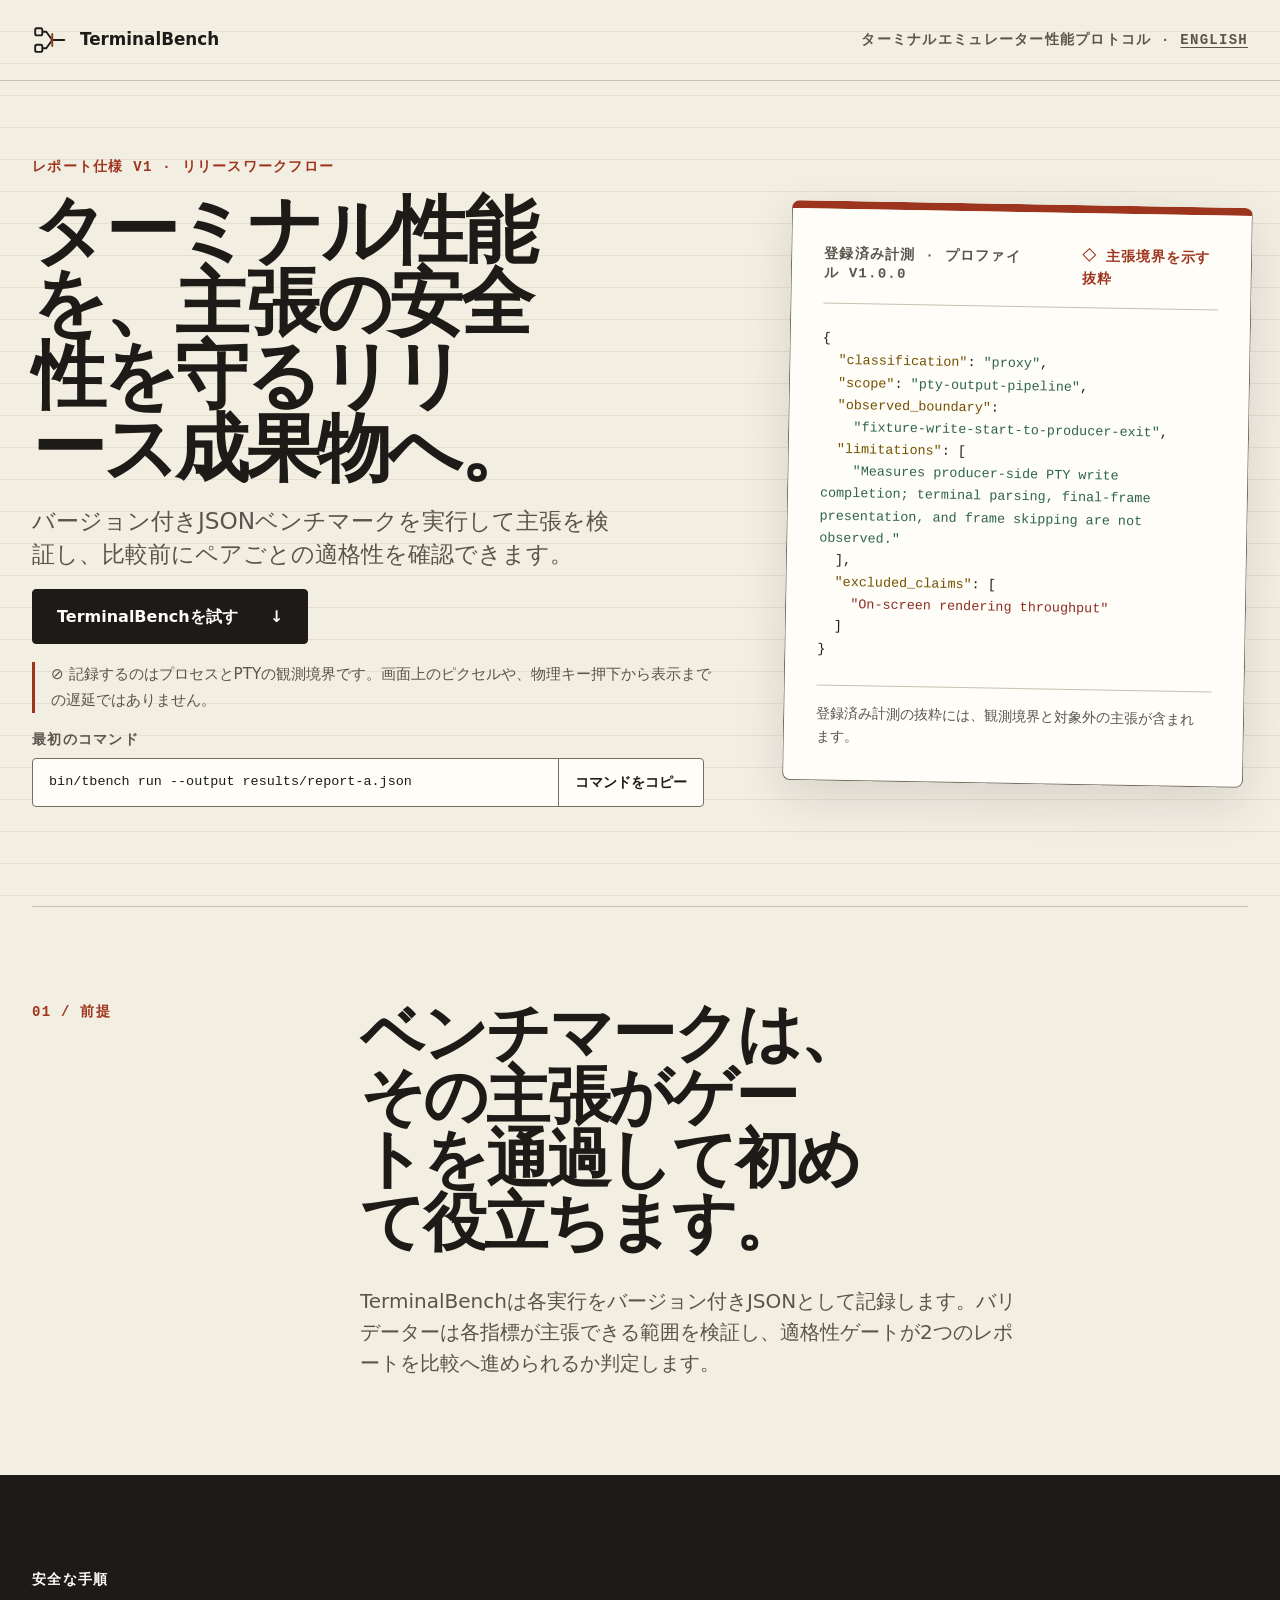
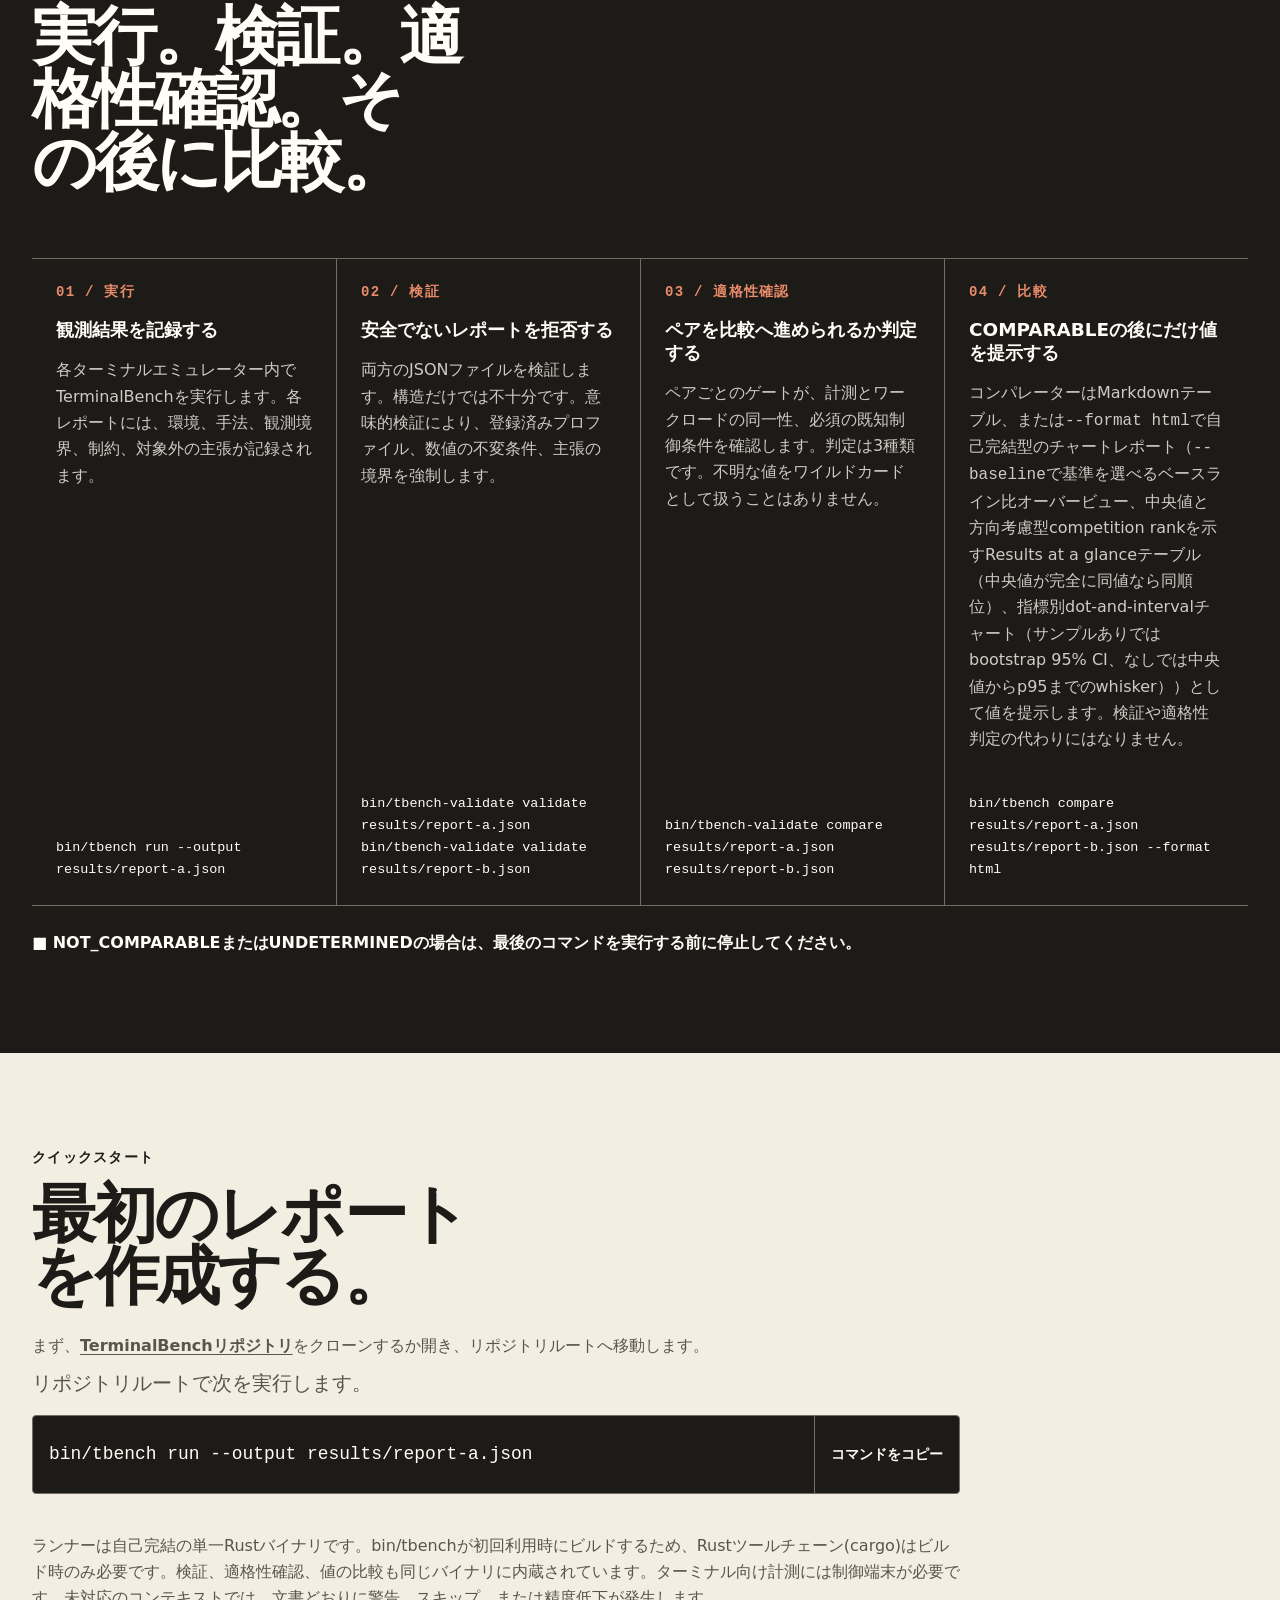
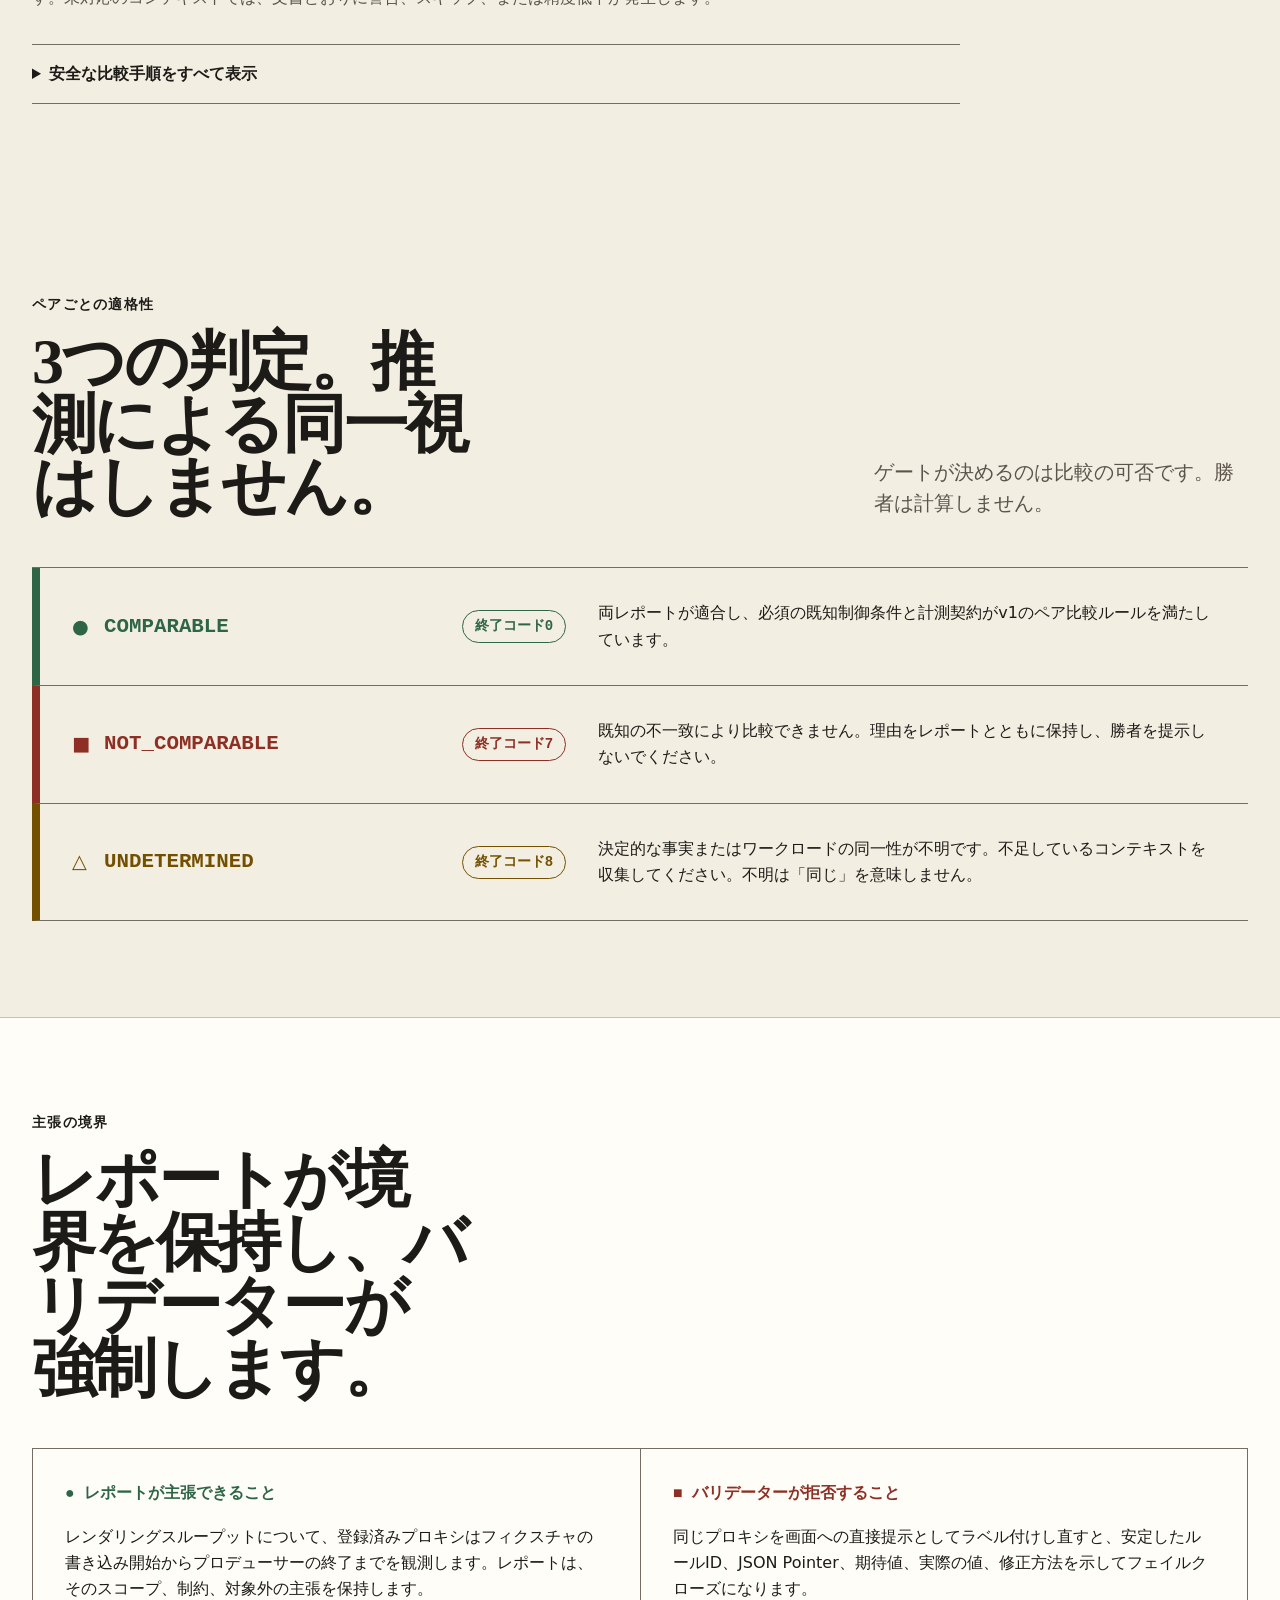
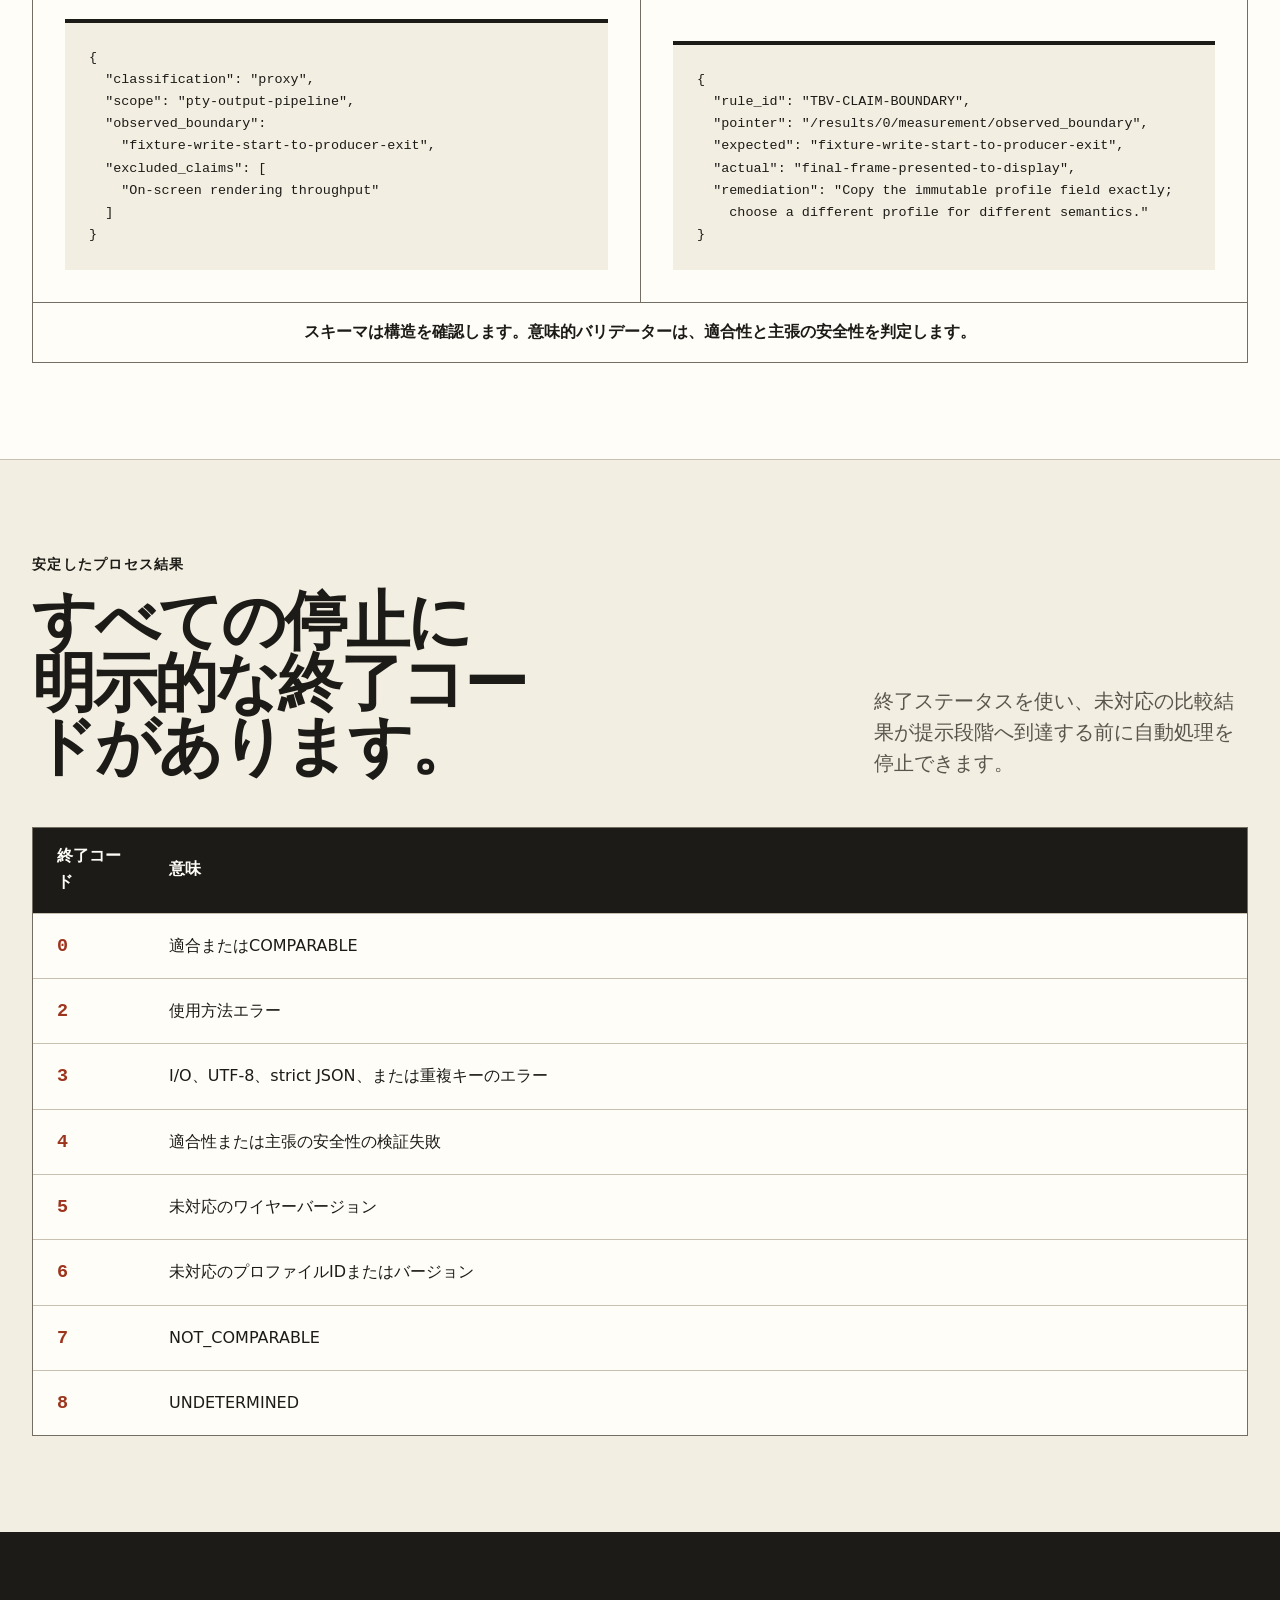
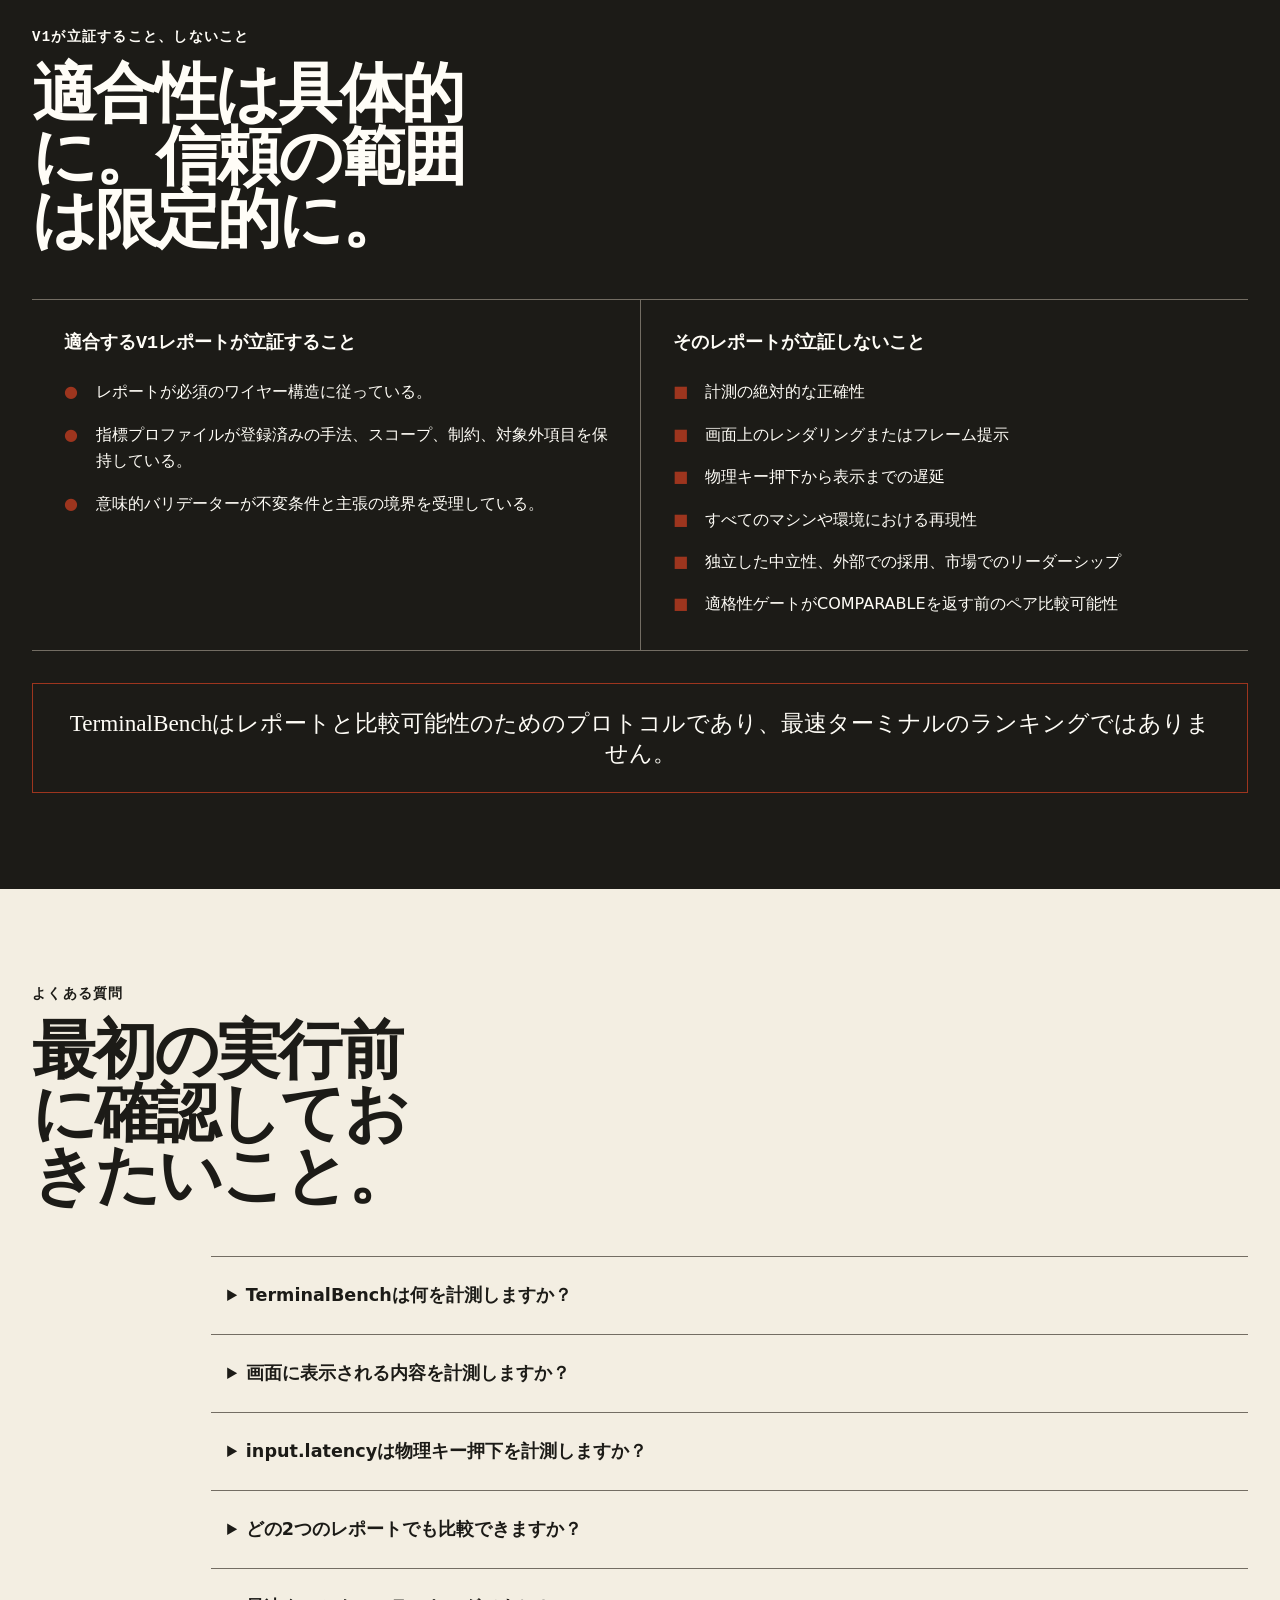
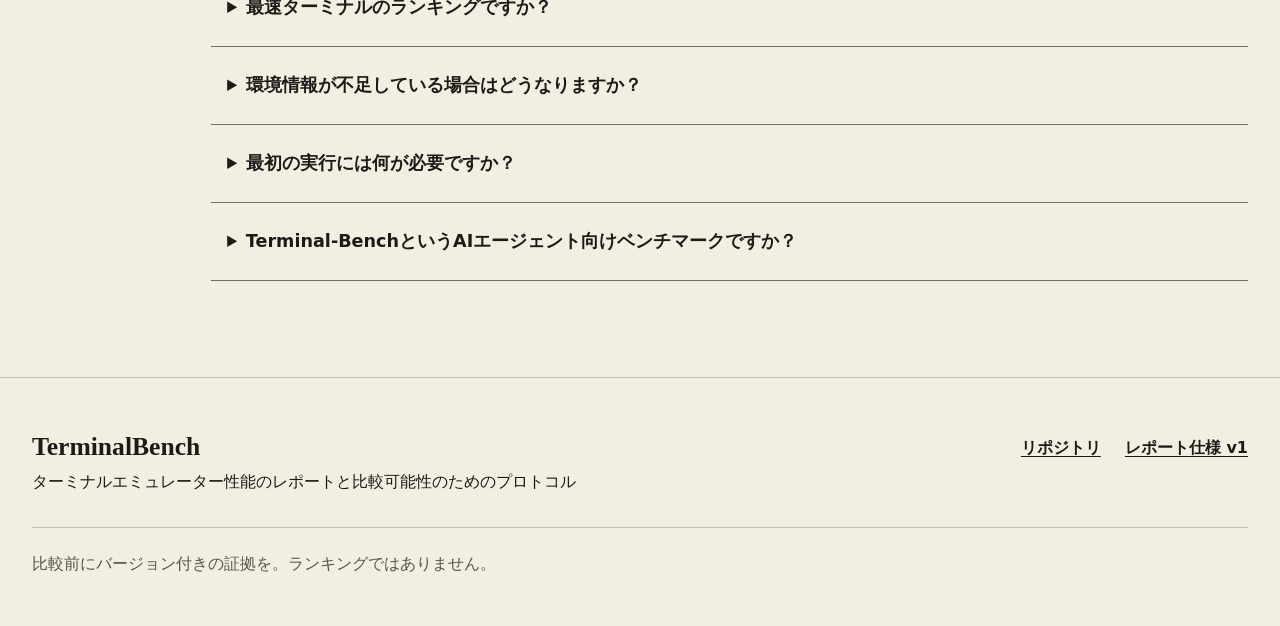
==== commit 411a4935: "fix(report): drop the win tally and correct misleading labels The HTML report crowned the first file" ====
--- a/site/ja/index.html
+++ b/site/ja/index.html
@@ -55,7 +55,7 @@
           "バージョン付きJSON性能レポート",
           "主張の境界に対する意味的検証",
           "ペアごとの適格性判定：COMPARABLE、NOT_COMPARABLE、UNDETERMINED",
-          "ベースライン比オーバービュー、中央値と方向考慮型competition rank（中央値が完全に同値なら同順位）を示すResults at a glance、指標別dot-and-intervalチャート、勝敗集計を備えた自己完結型HTML比較レポート",
+          "ベースライン比オーバービュー、中央値と方向考慮型competition rank（中央値が完全に同値なら同順位）を示すResults at a glance、指標別dot-and-intervalチャートを備えた自己完結型HTML比較レポート",
           "レポート履歴を横断する経時トレンドレポート"
         ]
       }
@@ -154,7 +154,7 @@
             <li>
               <p class="step-number">04 / 比較</p>
               <h3>COMPARABLEの後にだけ値を提示する</h3>
-              <p>コンパレーターはMarkdownテーブル、または<code>--format html</code>で自己完結型のチャートレポート（<code>--baseline</code>で基準を選べるベースライン比オーバービュー、中央値と方向考慮型competition rankを示すResults at a glanceテーブル（中央値が完全に同値なら同順位）、指標別dot-and-intervalチャート（サンプルありではbootstrap 95% CI、なしでは中央値からp95までのwhisker）、勝敗集計）として値を提示します。検証や適格性判定の代わりにはなりません。</p>
+              <p>コンパレーターはMarkdownテーブル、または<code>--format html</code>で自己完結型のチャートレポート（<code>--baseline</code>で基準を選べるベースライン比オーバービュー、中央値と方向考慮型competition rankを示すResults at a glanceテーブル（中央値が完全に同値なら同順位）、指標別dot-and-intervalチャート（サンプルありではbootstrap 95% CI、なしでは中央値からp95までのwhisker））として値を提示します。検証や適格性判定の代わりにはなりません。</p>
               <pre><code>bin/tbench compare results/report-a.json results/report-b.json --format html</code></pre>
             </li>
           </ol>
@@ -311,11 +311,11 @@
         <div class="faq-list">
           <details><summary>TerminalBenchは何を計測しますか？</summary><p>シェルプロセスの時間と、PTY出力、合成PTYエコー、プロセスリソースに対するターミナルエミュレーターのプロキシまたはサンプリング観測を記録します。v1の各指標には、手法、スコープ、観測境界、制約、対象外の主張が記載されます。</p></details>
           <details><summary>画面に表示される内容を計測しますか？</summary><p>いいえ。プロデューサー側のPTY完了では、ターミナル解析、最終フレーム提示、ピクセル、フレームスキップを観測しません。renderとscrollのプロファイルは画面上の主張を対象外とします。</p></details>
-          <details><summary>input.latencyは物理キー押下を計測しますか？</summary><p>いいえ。合成PTYエコーの往復を計測します。キーボード、GUIイベントルーティング、レンダリング、ディスプレイ提示、物理キー押下から表示までの遅延は対象外です。</p></details>
+          <details><summary>input.latencyは物理キー押下を計測しますか？</summary><p>いいえ。合成PTYエコーの往復を計測していましたが、このエコーはカーネルのPTY回線規約が返すものでターミナルエミュレーターを経由しないため、ランナーは現在この指標を出力しません。プロファイルは既存レポートのために登録されたままです。</p></details>
           <details><summary>どの2つのレポートでも比較できますか？</summary><p>いいえ。両方のレポートを検証してから、ペアごとの適格性ゲートを実行してください。COMPARABLEが返された後にだけ値を比較します。既知の不一致はNOT_COMPARABLE、決定的なコンテキストの不足はUNDETERMINEDを返します。</p></details>
           <details><summary>最速ターミナルのランキングですか？</summary><p>いいえ。このプロトコルは範囲を限定した観測を記録し、ペアごとの適格性を判定します。ランキングを運用したり、普遍的な勝者を認定したりはしません。</p></details>
           <details><summary>環境情報が不足している場合はどうなりますか？</summary><p>レポートは必須の事実を既知または不明として記録します。既知の不一致がすでにペアを拒否しておらず、決定的な事実が不明なままの場合、適格性はUNDETERMINEDです。プラットフォームから検出できない場合、CIから文書化された安定制御条件を提供できます。</p></details>
-          <details><summary>最初の実行には何が必要ですか？</summary><p>初回のみRustツールチェーン(cargo)で単一の自己完結バイナリをビルドします。以降のランタイム依存はありません。ターミナル向けシナリオには制御端末、input latencyには利用可能なPTYが必要です。</p></details>
+          <details><summary>最初の実行には何が必要ですか？</summary><p>初回のみRustツールチェーン(cargo)で単一の自己完結バイナリをビルドします。以降のランタイム依存はありません。ターミナル向けシナリオには制御端末が必要です。</p></details>
           <details><summary>Terminal-BenchというAIエージェント向けベンチマークですか？</summary><p>いいえ。このプロジェクトは、ターミナルエミュレーター性能のレポートと比較可能性のためのプロトコルです。</p></details>
         </div>
       </section>
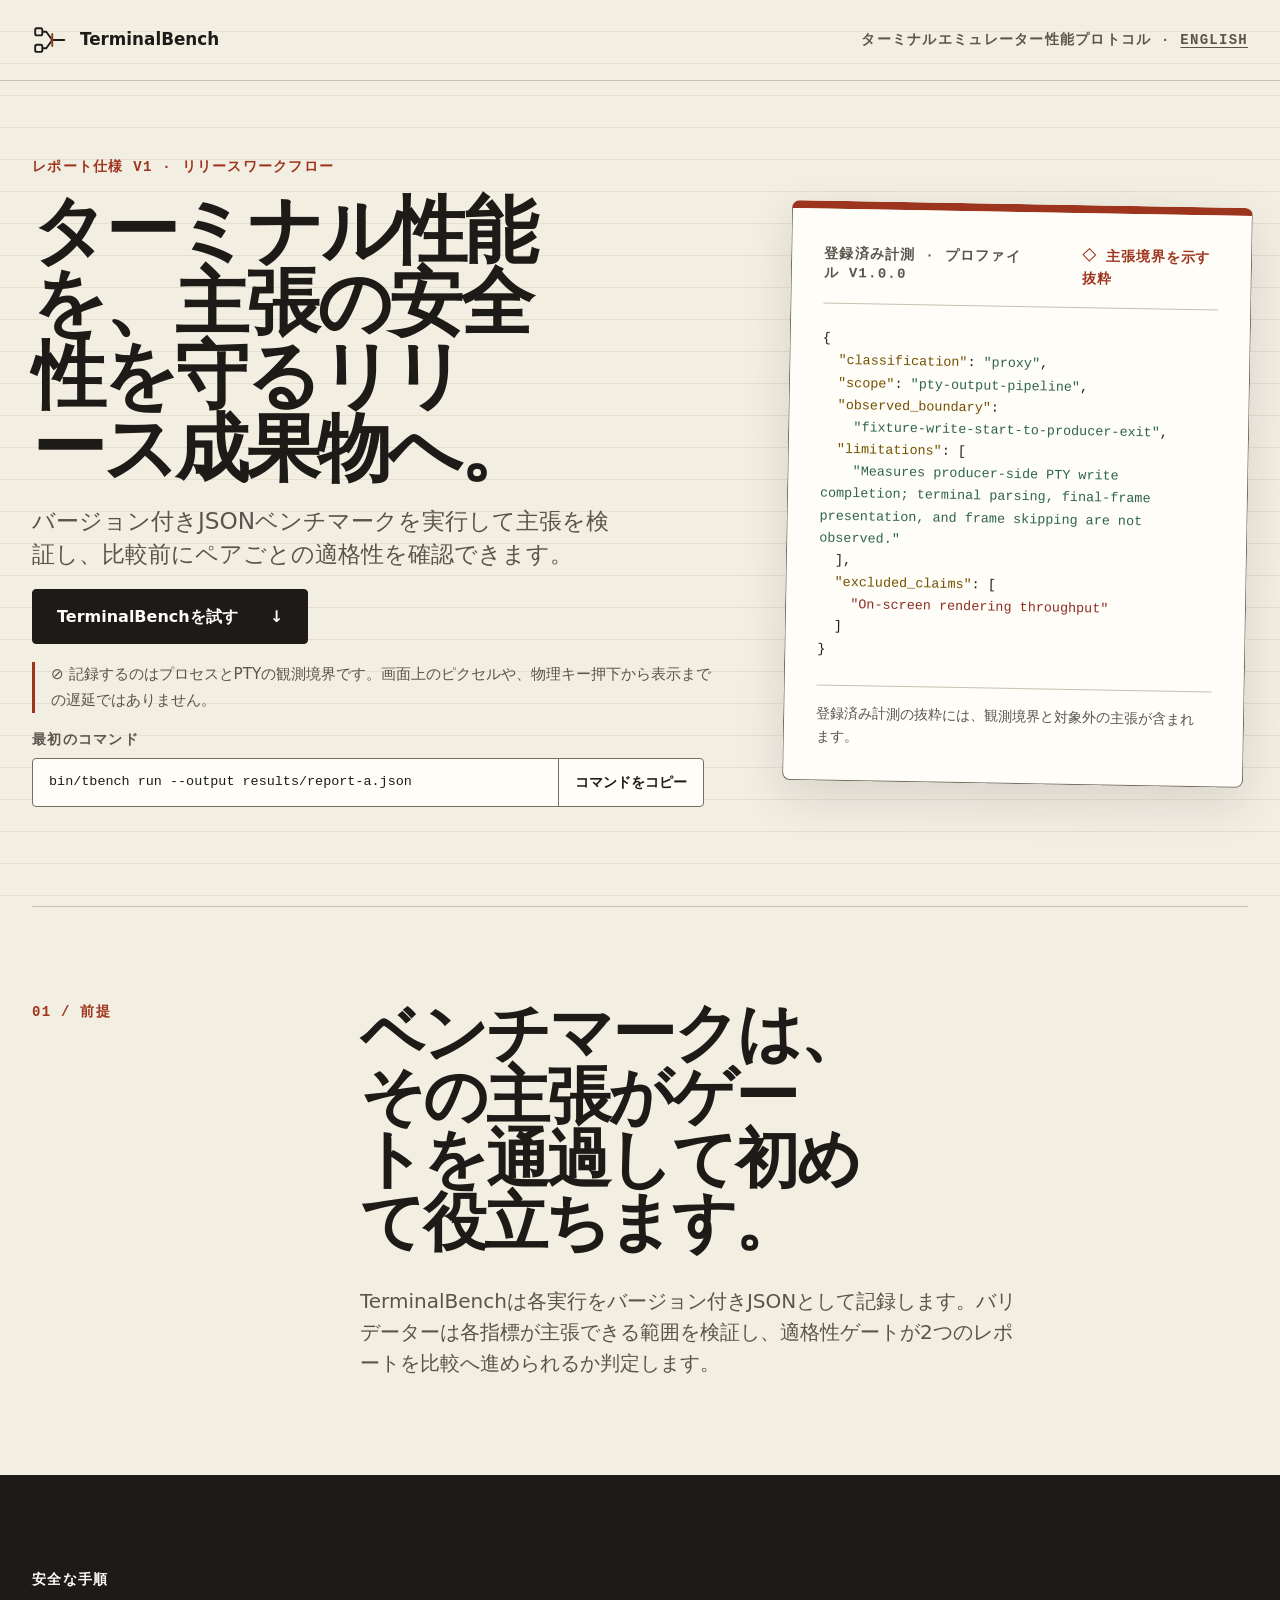
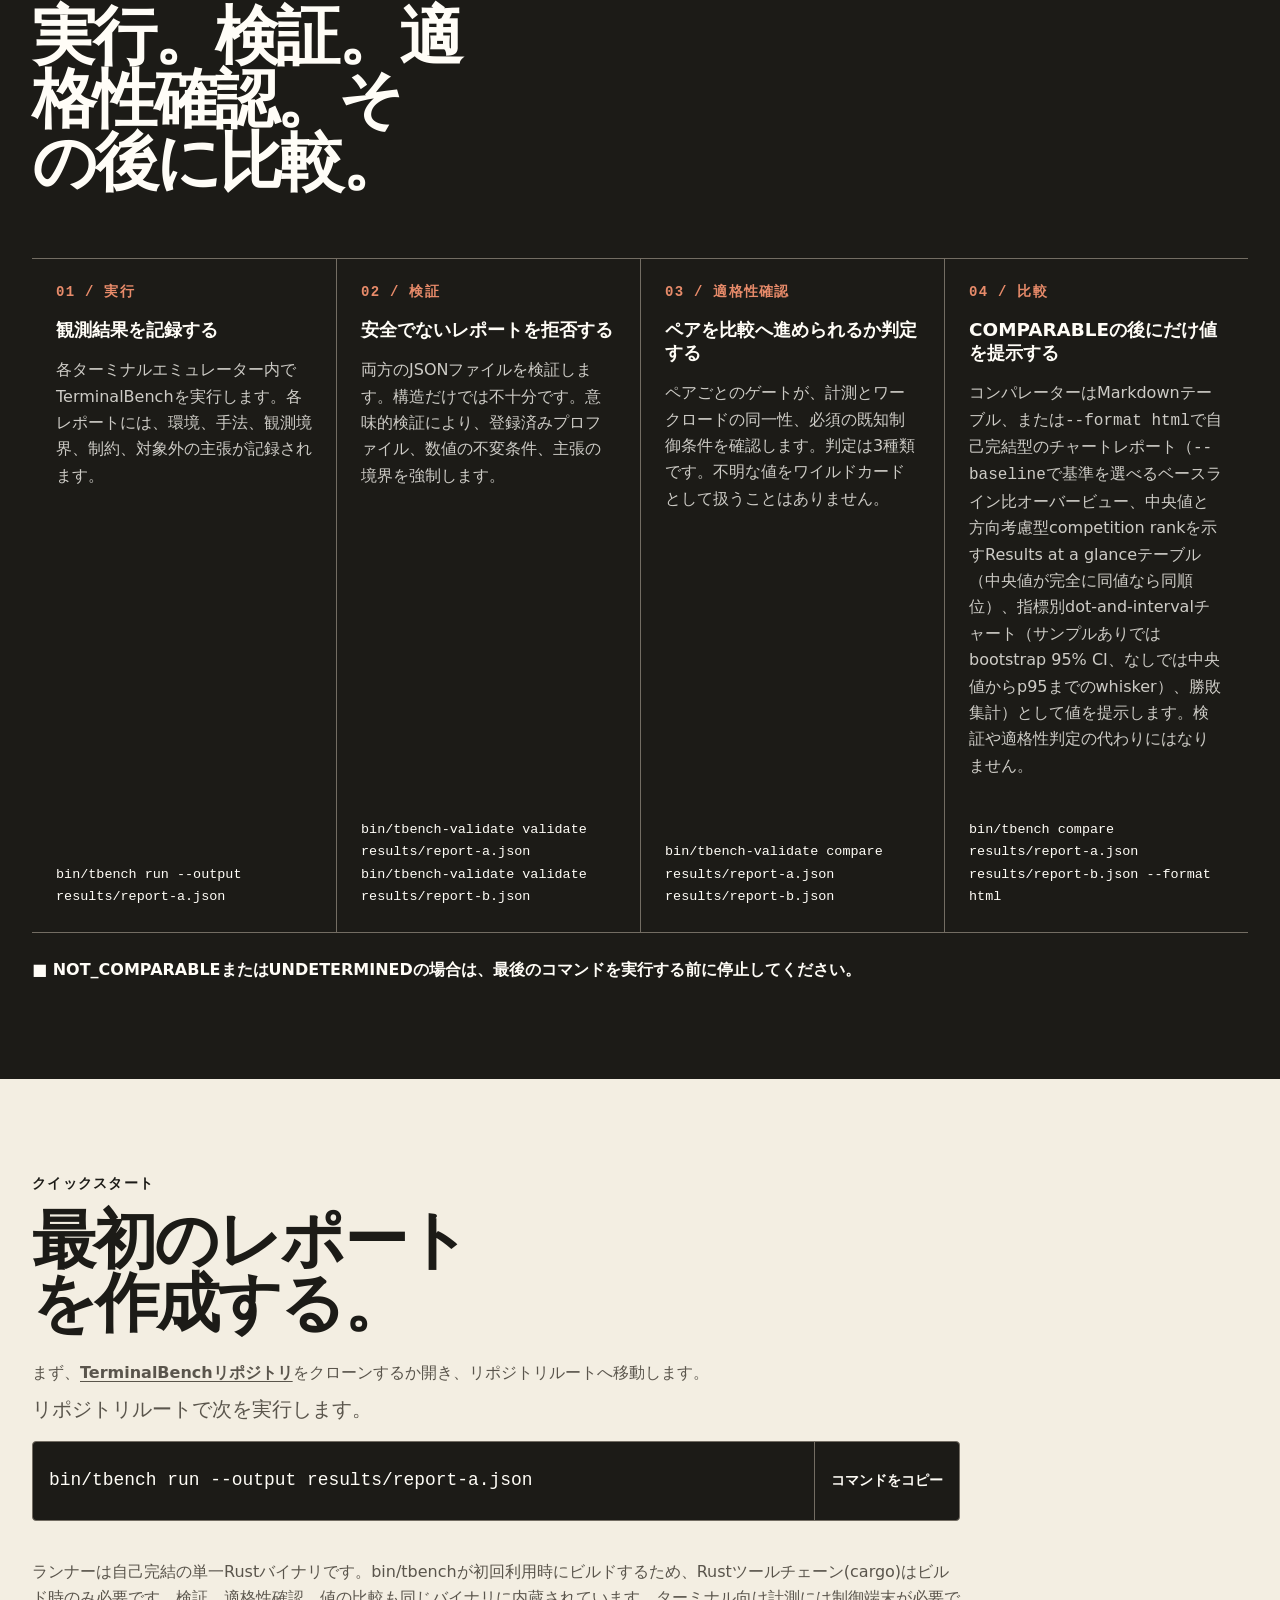
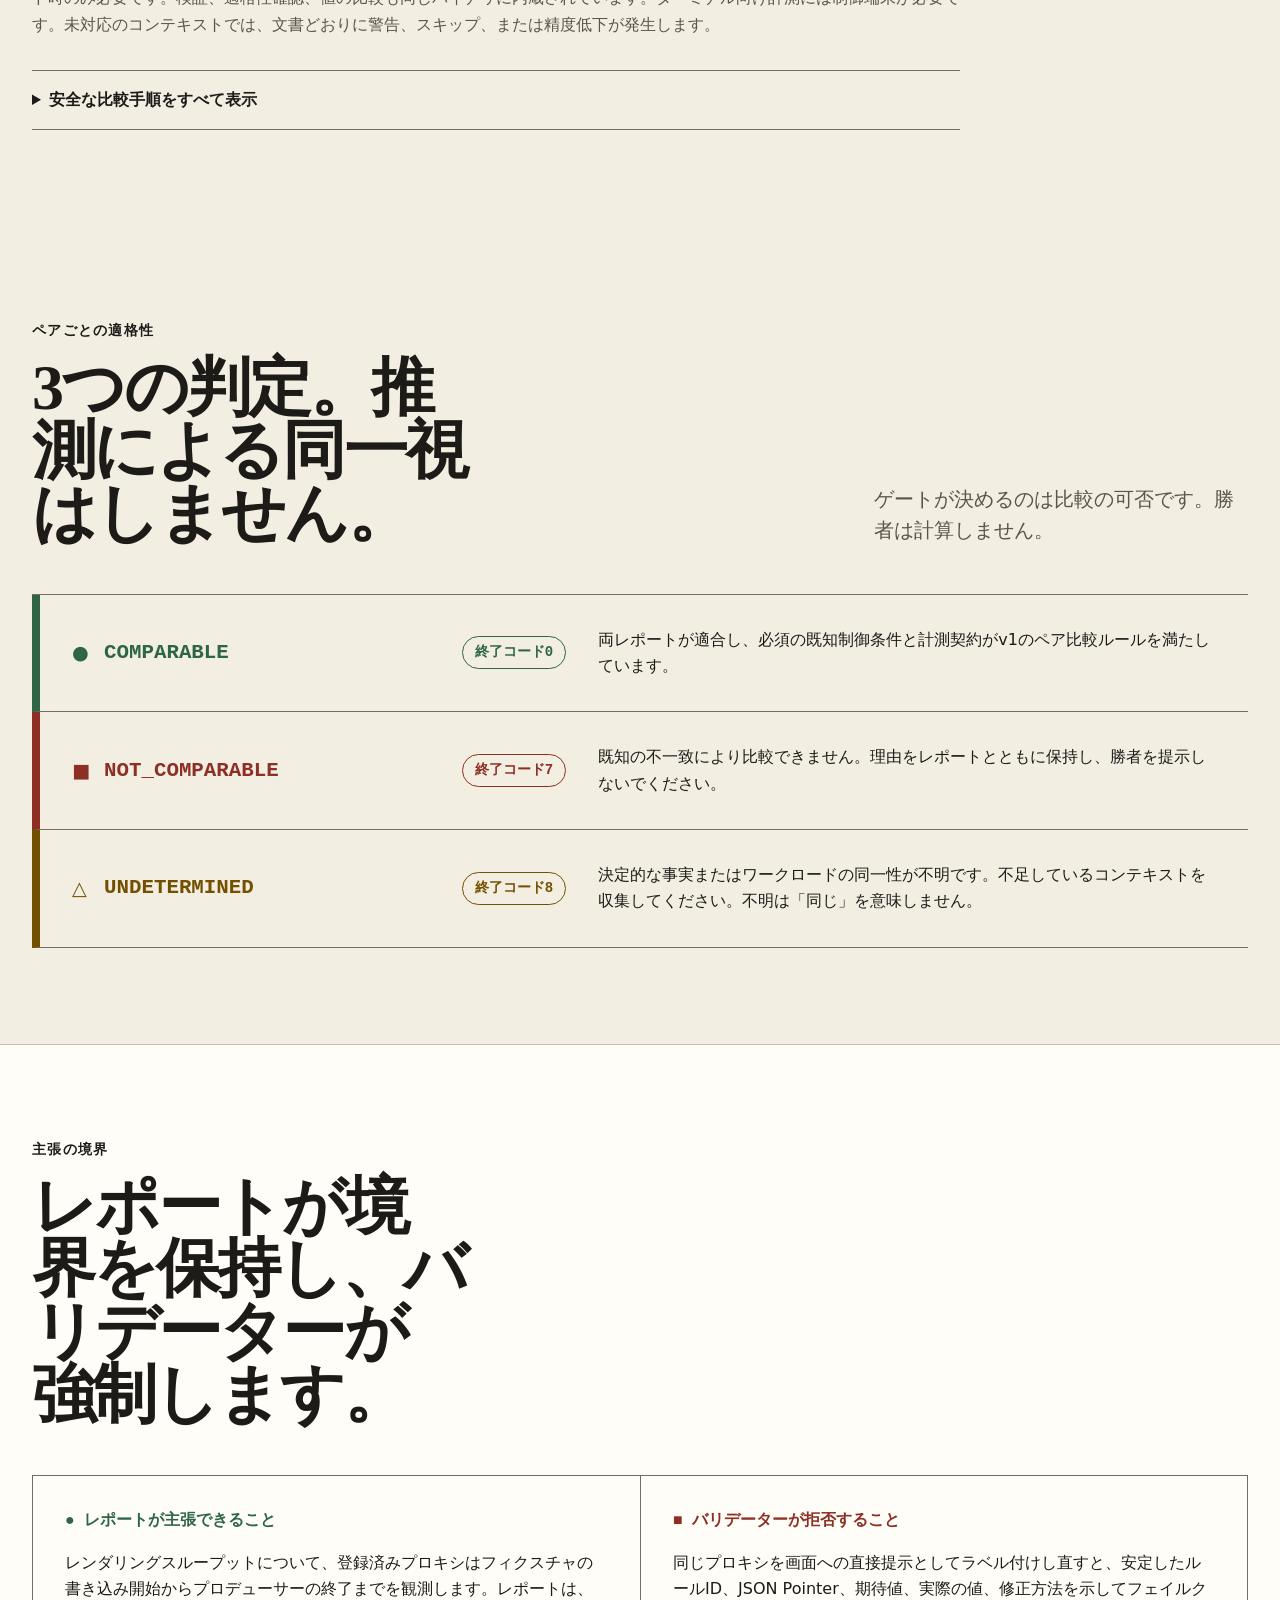
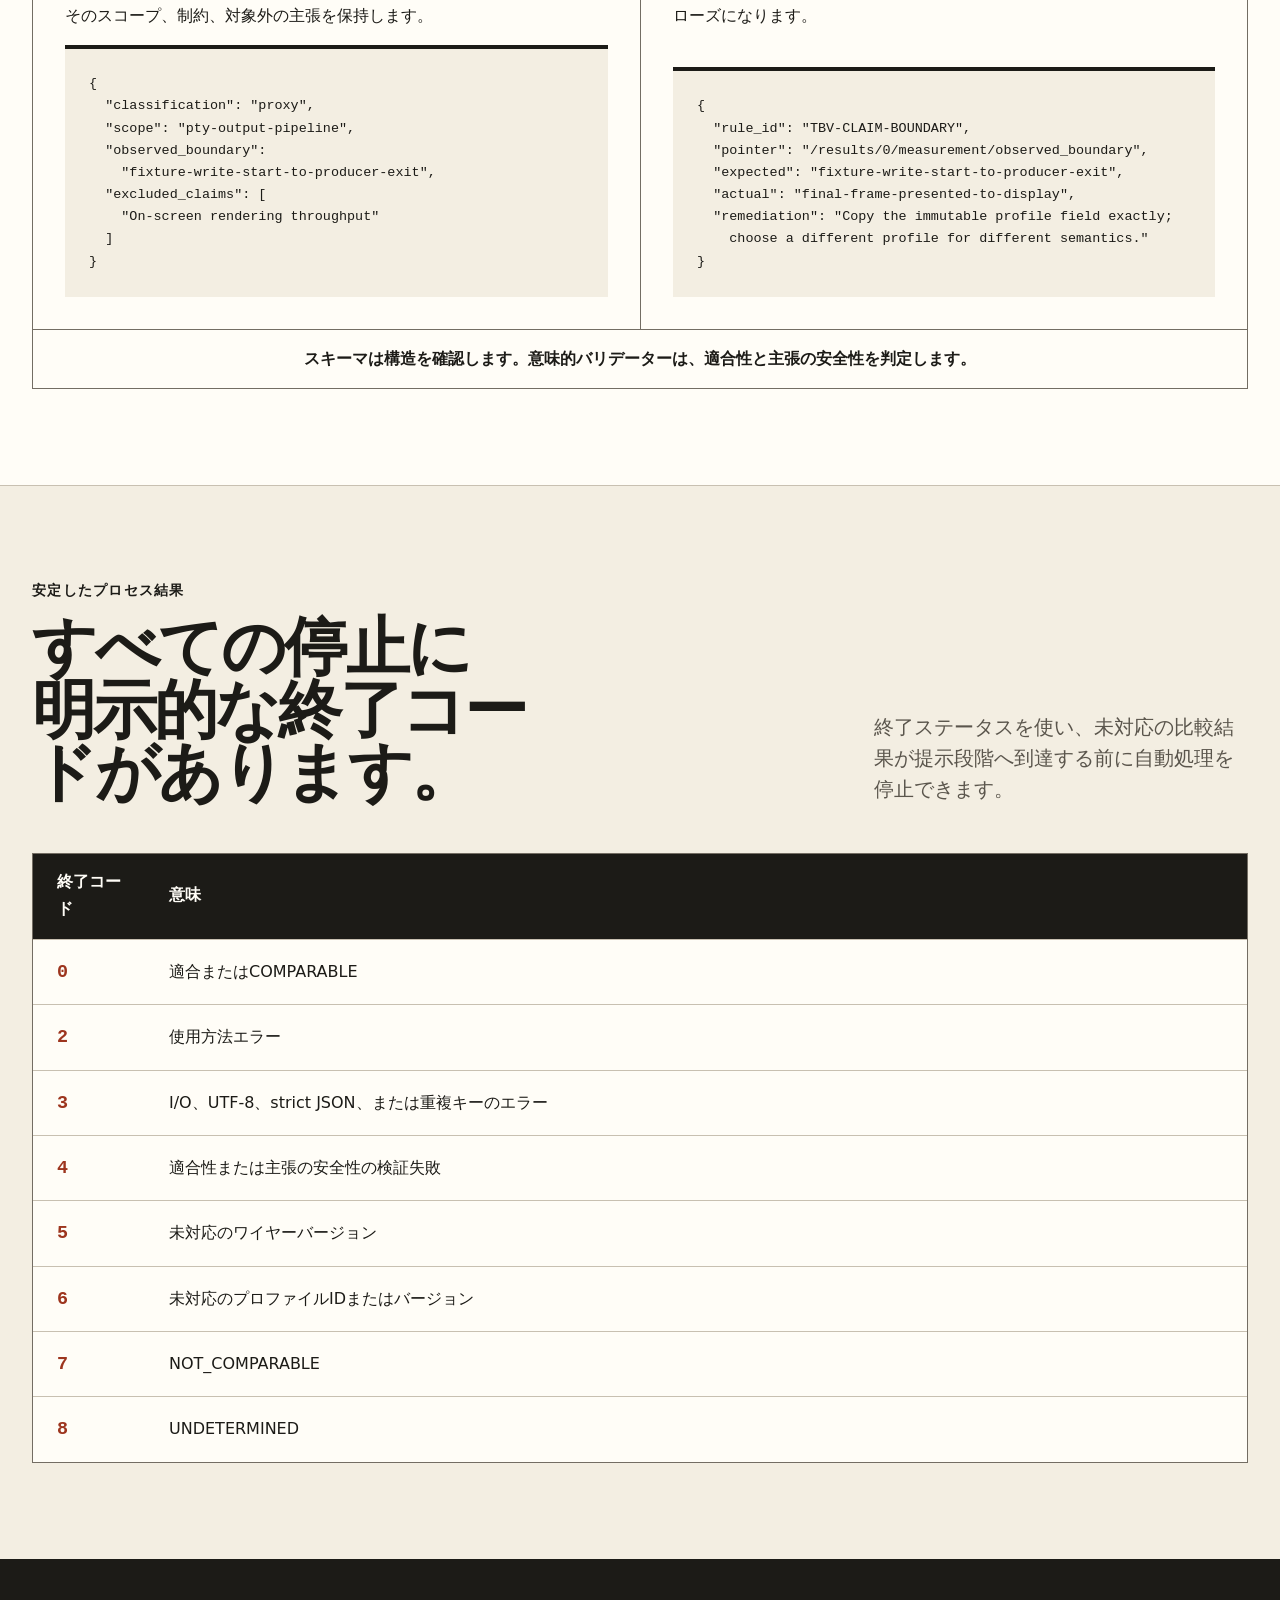
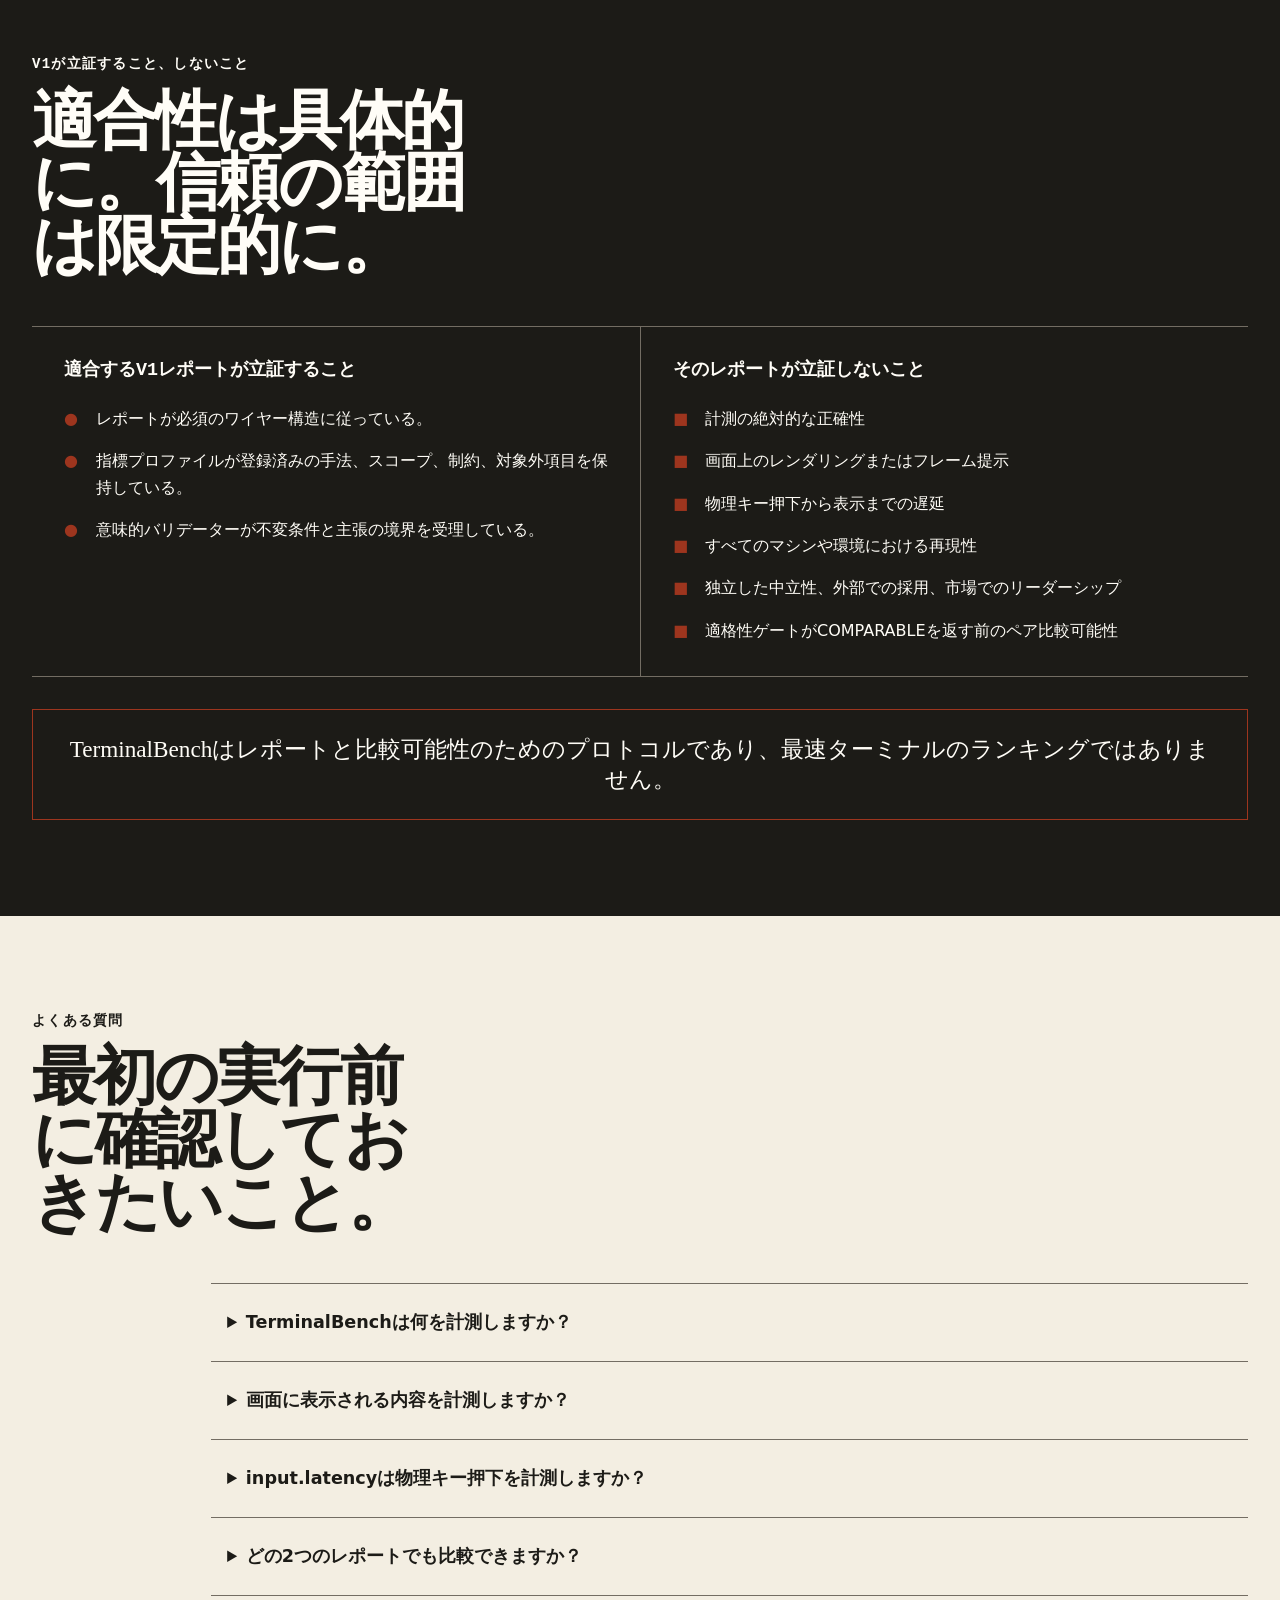
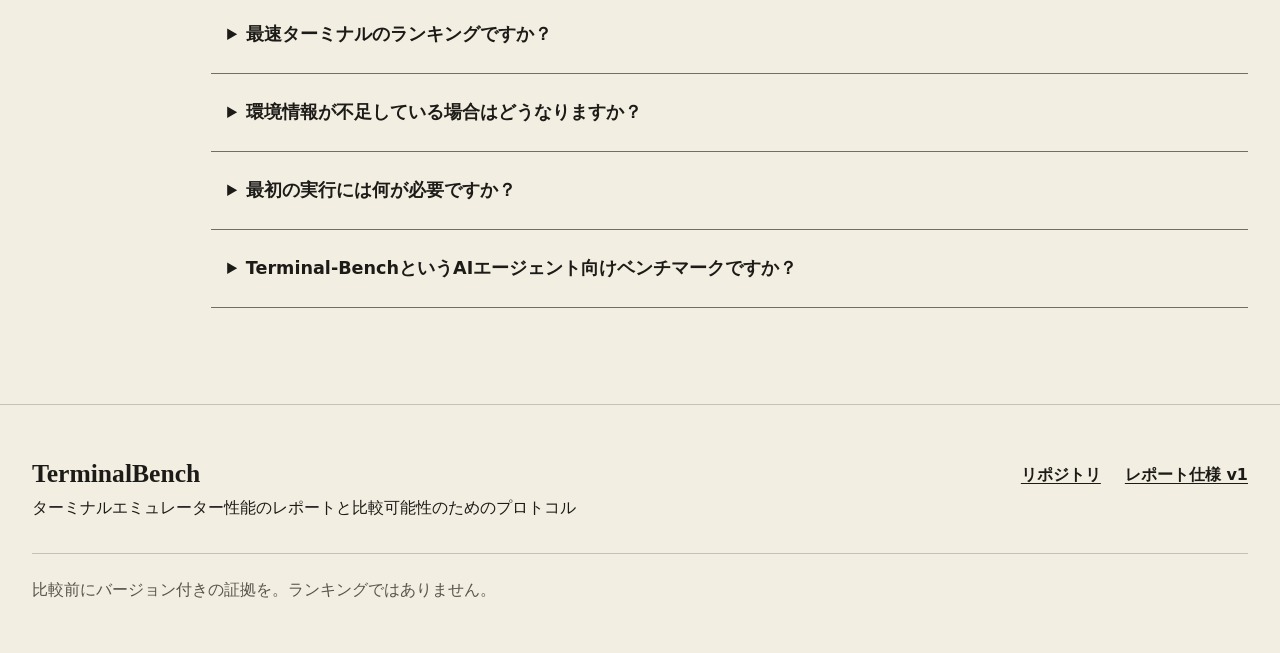
==== commit 7add7a6e: "feat(run)!: stop emitting input.latency The scenario wrote one byte to a fresh pty and timed the ech" ====
--- a/site/ja/index.html
+++ b/site/ja/index.html
@@ -55,7 +55,7 @@
           "バージョン付きJSON性能レポート",
           "主張の境界に対する意味的検証",
           "ペアごとの適格性判定：COMPARABLE、NOT_COMPARABLE、UNDETERMINED",
-          "ベースライン比オーバービュー、中央値と方向考慮型competition rank（中央値が完全に同値なら同順位）を示すResults at a glance、指標別dot-and-intervalチャートを備えた自己完結型HTML比較レポート",
+          "ベースライン比オーバービュー、中央値と方向考慮型competition rank（中央値が完全に同値なら同順位）を示すResults at a glance、指標別dot-and-intervalチャート、勝敗集計を備えた自己完結型HTML比較レポート",
           "レポート履歴を横断する経時トレンドレポート"
         ]
       }
@@ -154,7 +154,7 @@
             <li>
               <p class="step-number">04 / 比較</p>
               <h3>COMPARABLEの後にだけ値を提示する</h3>
-              <p>コンパレーターはMarkdownテーブル、または<code>--format html</code>で自己完結型のチャートレポート（<code>--baseline</code>で基準を選べるベースライン比オーバービュー、中央値と方向考慮型competition rankを示すResults at a glanceテーブル（中央値が完全に同値なら同順位）、指標別dot-and-intervalチャート（サンプルありではbootstrap 95% CI、なしでは中央値からp95までのwhisker））として値を提示します。検証や適格性判定の代わりにはなりません。</p>
+              <p>コンパレーターはMarkdownテーブル、または<code>--format html</code>で自己完結型のチャートレポート（<code>--baseline</code>で基準を選べるベースライン比オーバービュー、中央値と方向考慮型competition rankを示すResults at a glanceテーブル（中央値が完全に同値なら同順位）、指標別dot-and-intervalチャート（サンプルありではbootstrap 95% CI、なしでは中央値からp95までのwhisker）、勝敗集計）として値を提示します。検証や適格性判定の代わりにはなりません。</p>
               <pre><code>bin/tbench compare results/report-a.json results/report-b.json --format html</code></pre>
             </li>
           </ol>
